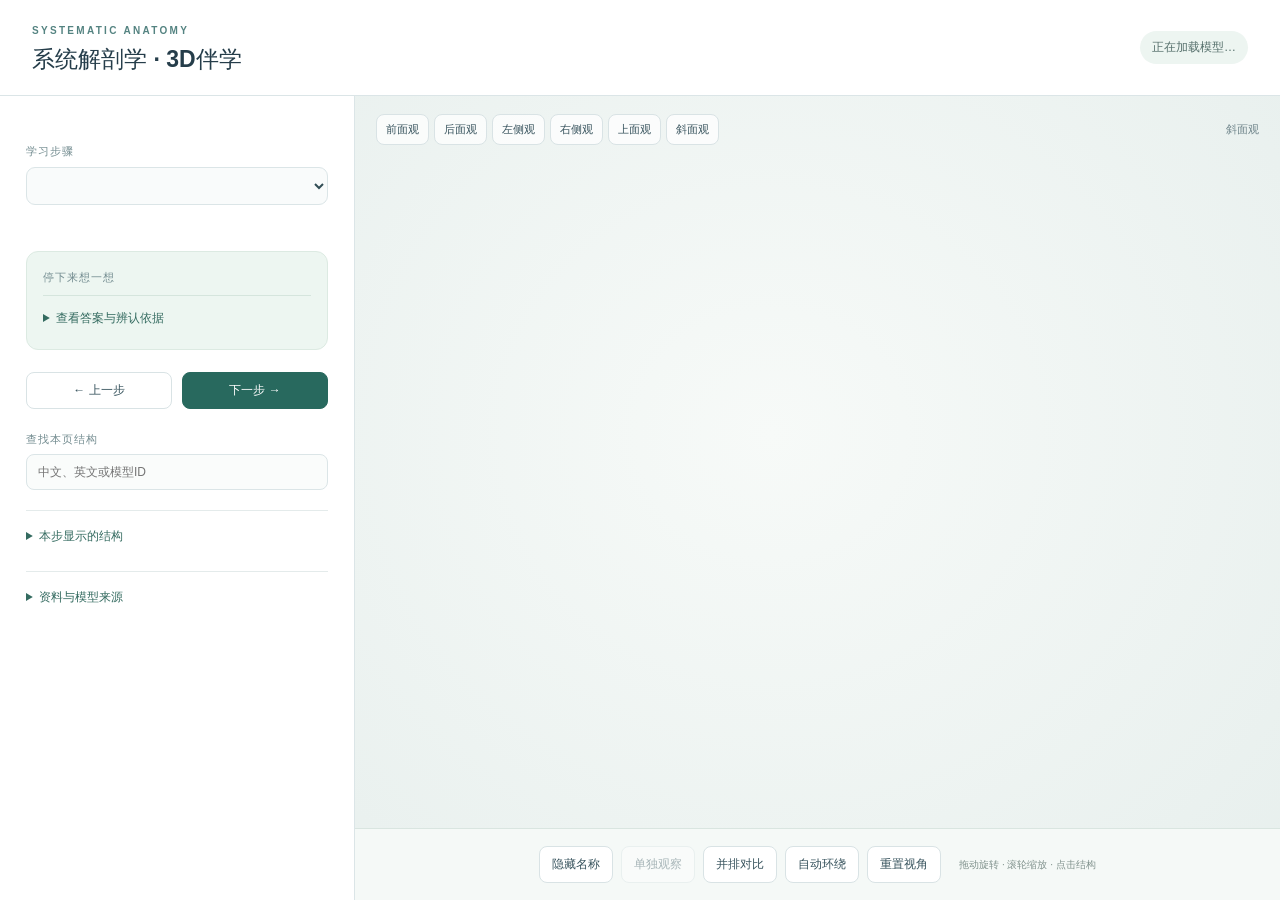
==== assets/viewer/index.html @ ab0be1ef "Publish Chinese anatomy 3D tutor skill" ====
<!doctype html>
<html lang="zh-CN">
<head><meta charset="utf-8"><meta name="viewport" content="width=device-width, initial-scale=1"><title>系统解剖学 · 3D伴学</title><link rel="stylesheet" href="style.css"><link rel="stylesheet" href="search.css"></head>
<body>
<header><div><span class="eyebrow">SYSTEMATIC ANATOMY</span><h1 id="lesson-title">系统解剖学 · 3D伴学</h1></div><span id="load-status" role="status">正在加载模型…</span></header>
<main>
<aside>
  <p class="intro" id="intro"></p>
  <label class="field-title" for="step-menu">学习步骤</label><select id="step-menu"></select>
  <div class="step-number" id="step-number"></div><h2 id="step-title"></h2>
  <p class="body" id="explanation"></p>
  <div class="source" id="source"></div>
  <section class="question" id="question-block"><span class="field-title">停下来想一想</span><p id="question"></p><details id="answer"><summary>查看答案与辨认依据</summary><p id="answer-text"></p></details></section>
  <div class="navigation"><button id="previous">← 上一步</button><button class="primary" id="next">下一步 →</button></div>
  <div class="search-box"><label class="field-title" for="search">查找本页结构</label><input id="search" type="search" placeholder="中文、英文或模型ID" autocomplete="off"><div id="search-results"></div></div>
  <details class="structures"><summary>本步显示的结构</summary><div id="structure-list"></div></details>
  <details class="resources"><summary>资料与模型来源</summary><div id="resources"></div><p>中文名称按资料匹配并标注状态；模型细节与几何准确性未经独立解剖教师审定。</p><a href="ATTRIBUTION.md" target="_blank" rel="noopener">模型来源与适用范围</a></details>
</aside>
<section class="viewport" aria-label="三维观察区">
 <div class="scene-toolbar"><div class="view-group" role="group" aria-label="观察方向"><button data-view="front">前面观</button><button data-view="back">后面观</button><button data-view="left">左侧观</button><button data-view="right">右侧观</button><button data-view="top">上面观</button><button data-view="oblique">斜面观</button></div><span id="view-status">斜面观</span></div>
 <div id="scene"><div id="mesh-labels" aria-hidden="true"></div></div>
 <div id="layout-notice" class="layout-notice" hidden>同尺度形态对比：位置已平移。判断毗邻请切回原位。</div>
 <div id="picked" class="picked" hidden></div>
 <div class="bottom-controls"><button id="names">隐藏名称</button><button id="isolate" disabled>单独观察</button><button id="layout">并排对比</button><button id="orbit">自动环绕</button><button id="fit">重置视角</button><span>拖动旋转 · 滚轮缩放 · 点击结构</span></div>
</section>
</main>
<noscript>三维观察需要启用JavaScript。</noscript><script type="module" src="viewer.js"></script>
</body></html>
---- assets/viewer/style.css ----
:root{font-family:Inter,"Microsoft YaHei","Noto Sans SC",sans-serif;color:#253d4a;background:#eef3f3;font-synthesis:none}*{box-sizing:border-box}body{margin:0}header{height:96px;background:#fff;border-bottom:1px solid #dbe5e7;display:flex;align-items:center;justify-content:space-between;padding:18px 32px;gap:16px}.eyebrow{font-size:10px;letter-spacing:2.3px;color:#548381;font-weight:700}h1{margin:6px 0 0;font-size:23px;font-weight:650}#load-status{font-size:12px;color:#57716d;padding:8px 12px;background:#edf5f1;border-radius:20px;max-width:38%;text-align:right}main{display:grid;grid-template-columns:355px minmax(0,1fr);height:calc(100dvh - 96px);min-height:520px}aside{padding:23px 26px;background:#fff;overflow:auto;border-right:1px solid #dbe5e7}.intro{font-size:13px;line-height:1.75;color:#60757d;margin:0 0 22px}.field-title{font-size:11px;font-weight:700;color:#738c90;letter-spacing:1px}select{width:100%;padding:10px 12px;border:1px solid #dbe5e7;border-radius:9px;background:#f9fbfb;color:#324d55;margin:8px 0 23px;font:inherit;font-size:12px}.step-number{font-size:11px;color:#478679;letter-spacing:1px}h2{font-size:21px;line-height:1.4;margin:10px 0 16px}.body{font-size:14px;line-height:1.95;white-space:pre-line;margin:0 0 15px}.source{font-size:11px;line-height:1.7;color:#839297;border-left:2px solid #d3e4de;padding-left:9px}.question{background:#edf6f1;border:1px solid #dceae2;border-radius:12px;padding:15px 16px;margin-top:23px}.question p{font-size:13px;line-height:1.8;margin:10px 0}details{font-size:12px;line-height:1.8}summary{cursor:pointer;color:#346b60;font-weight:600;padding:4px 0}details p{color:#60727b}#answer{border-top:1px solid #d5e5dd;padding-top:8px}.navigation{display:flex;gap:10px;margin-top:22px}.navigation button{flex:1}.structures,.resources{margin-top:20px;border-top:1px solid #e4ebeb;padding-top:11px}.resources a{color:#397366}button{font:inherit;font-size:12px;padding:9px 12px;border:1px solid #d9e3e5;border-radius:8px;background:white;color:#37535d;cursor:pointer;transition:background .12s}button:hover{background:#edf5f1}button:focus-visible,select:focus-visible,summary:focus-visible{outline:2px solid #338377;outline-offset:2px}button.primary{background:#28695e;border-color:#28695e;color:white}button:disabled{opacity:.4;cursor:default}button.active{background:#e1f0e9;color:#216454;border-color:#b9d8ca}.structure-item{display:block;width:100%;text-align:left;margin:6px 0;line-height:1.6;padding:7px 10px}.structure-item small{display:block;font-size:10px;color:#839497}.viewport{position:relative;display:flex;flex-direction:column;min-width:0;overflow:hidden;background:radial-gradient(ellipse at 45% 42%,#f7faf8,#e7efed)}.scene-toolbar{height:67px;display:flex;align-items:center;padding:12px 21px;gap:16px;justify-content:space-between;z-index:2}.view-group{display:flex;gap:5px;flex-wrap:wrap}.view-group button{font-size:11px;padding:7px 9px;background:#ffffffbf}#view-status{font-size:11px;color:#6d8389;white-space:nowrap}#scene{position:relative;flex:1;min-height:0;width:100%;overflow:hidden}#scene canvas{display:block;touch-action:none}#mesh-labels{position:absolute;inset:0;pointer-events:none;z-index:1}.mesh-label{position:absolute;font-size:11px;color:#33534d;padding:4px 7px;background:#fffffff0;border:1px solid #dce9e2;border-radius:5px;max-width:160px;transform:translate(-50%,-50%);white-space:nowrap}.bottom-controls{min-height:72px;display:flex;align-items:center;justify-content:center;gap:8px;padding:14px 18px;border-top:1px solid #d9e5e0;background:#f5f9f7;flex-wrap:wrap;z-index:2}.bottom-controls span{font-size:10px;color:#80928d;margin-left:10px}.layout-notice{position:absolute;top:70px;left:21px;right:21px;text-align:center;font-size:11px;color:#826b3f;background:#fbf5e7e8;padding:8px;border-radius:8px;z-index:3}.picked{position:absolute;bottom:87px;left:22px;max-width:calc(100% - 44px);font-size:12px;line-height:1.8;background:white;border:1px solid #dce5e1;border-radius:10px;padding:12px 17px;box-shadow:0 6px 24px #2441350d;white-space:pre-line;z-index:3}.error{padding:35px;font-size:14px;line-height:1.8;color:#873f3f}[hidden]{display:none!important}@media(max-width:900px){header{padding:16px 20px}h1{font-size:19px}main{grid-template-columns:300px 1fr}aside{padding:20px}.scene-toolbar{height:100px;align-items:flex-start;flex-direction:column;gap:8px;padding:14px}.layout-notice{top:106px}.bottom-controls span{display:none}}@media(max-width:660px){header{height:auto;min-height:88px}#load-status{font-size:10px}main{display:flex;flex-direction:column-reverse;height:auto;min-height:0}.viewport{height:64dvh;min-height:400px}.scene-toolbar{height:85px;gap:6px}aside{border-right:0;border-top:1px solid #dbe5e7;padding:23px}.intro{margin-bottom:12px}select{margin-bottom:14px}.layout-notice{top:92px;font-size:10px;left:12px;right:12px}.bottom-controls{min-height:58px;padding:9px;gap:5px}.bottom-controls button{padding:8px;font-size:11px}.picked{bottom:68px;left:12px;font-size:11px}}
---- assets/viewer/search.css ----
.search-box{margin-top:20px}.search-box input{display:block;width:100%;font:inherit;font-size:12px;padding:10px 11px;border:1px solid #dbe5e7;border-radius:8px;margin-top:7px;color:#324d55;background:#fafcfb}.search-box:has(input:disabled){opacity:.55}#search-results{max-height:240px;overflow:auto}#search-results p{font-size:11px;color:#71847b;margin:8px 0}
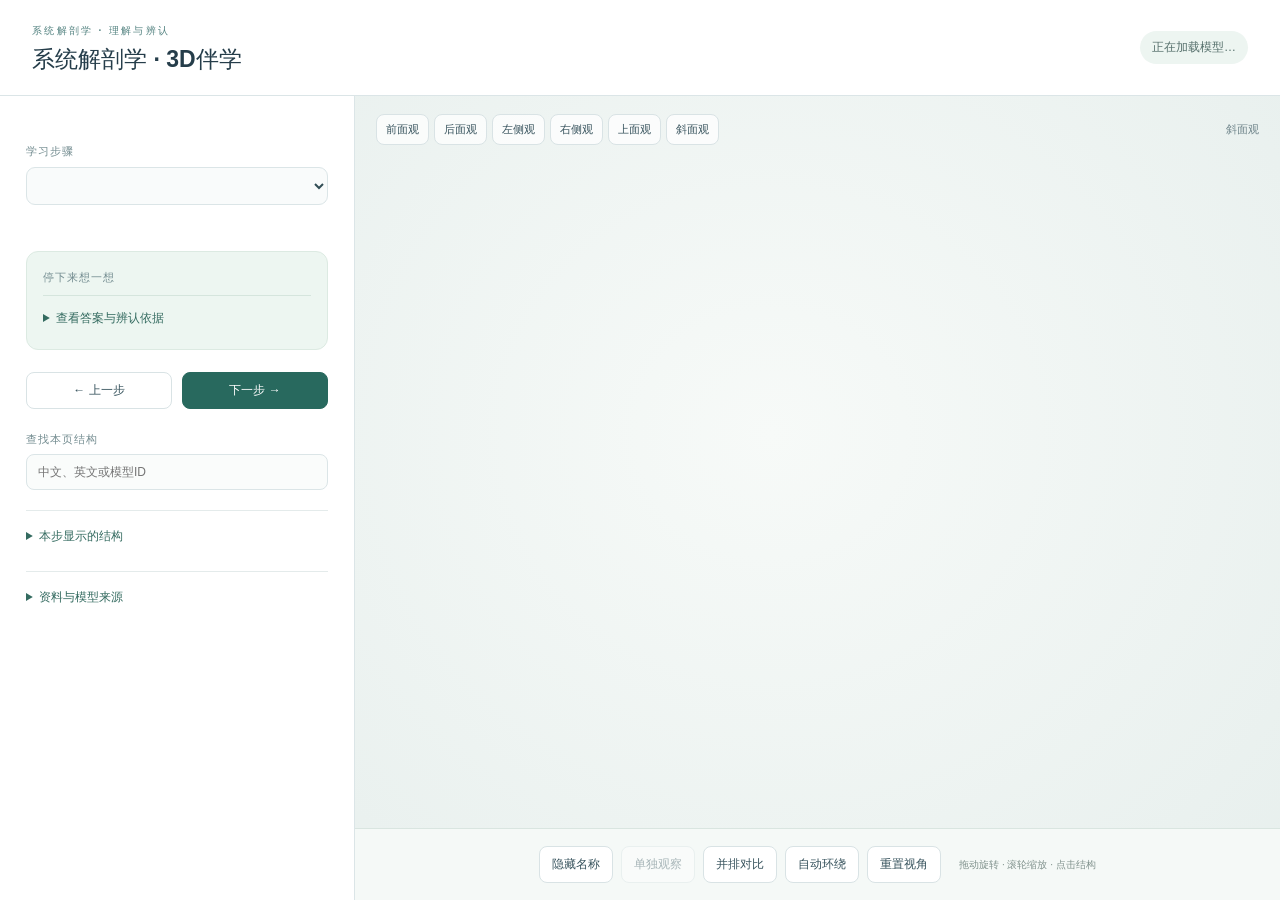
==== commit 325dd5a7: "Improve source-backed Chinese terminology and conservative fallback" ====
--- a/assets/viewer/index.html
+++ b/assets/viewer/index.html
@@ -2,7 +2,7 @@
 <html lang="zh-CN">
 <head><meta charset="utf-8"><meta name="viewport" content="width=device-width, initial-scale=1"><title>系统解剖学 · 3D伴学</title><link rel="stylesheet" href="style.css"><link rel="stylesheet" href="search.css"></head>
 <body>
-<header><div><span class="eyebrow">SYSTEMATIC ANATOMY</span><h1 id="lesson-title">系统解剖学 · 3D伴学</h1></div><span id="load-status" role="status">正在加载模型…</span></header>
+<header><div><span class="eyebrow">系统解剖学 · 理解与辨认</span><h1 id="lesson-title">系统解剖学 · 3D伴学</h1></div><span id="load-status" role="status">正在加载模型…</span></header>
 <main>
 <aside>
   <p class="intro" id="intro"></p>
--- a/assets/viewer/style.css
+++ b/assets/viewer/style.css
@@ -1 +1,2 @@
 :root{font-family:Inter,"Microsoft YaHei","Noto Sans SC",sans-serif;color:#253d4a;background:#eef3f3;font-synthesis:none}*{box-sizing:border-box}body{margin:0}header{height:96px;background:#fff;border-bottom:1px solid #dbe5e7;display:flex;align-items:center;justify-content:space-between;padding:18px 32px;gap:16px}.eyebrow{font-size:10px;letter-spacing:2.3px;color:#548381;font-weight:700}h1{margin:6px 0 0;font-size:23px;font-weight:650}#load-status{font-size:12px;color:#57716d;padding:8px 12px;background:#edf5f1;border-radius:20px;max-width:38%;text-align:right}main{display:grid;grid-template-columns:355px minmax(0,1fr);height:calc(100dvh - 96px);min-height:520px}aside{padding:23px 26px;background:#fff;overflow:auto;border-right:1px solid #dbe5e7}.intro{font-size:13px;line-height:1.75;color:#60757d;margin:0 0 22px}.field-title{font-size:11px;font-weight:700;color:#738c90;letter-spacing:1px}select{width:100%;padding:10px 12px;border:1px solid #dbe5e7;border-radius:9px;background:#f9fbfb;color:#324d55;margin:8px 0 23px;font:inherit;font-size:12px}.step-number{font-size:11px;color:#478679;letter-spacing:1px}h2{font-size:21px;line-height:1.4;margin:10px 0 16px}.body{font-size:14px;line-height:1.95;white-space:pre-line;margin:0 0 15px}.source{font-size:11px;line-height:1.7;color:#839297;border-left:2px solid #d3e4de;padding-left:9px}.question{background:#edf6f1;border:1px solid #dceae2;border-radius:12px;padding:15px 16px;margin-top:23px}.question p{font-size:13px;line-height:1.8;margin:10px 0}details{font-size:12px;line-height:1.8}summary{cursor:pointer;color:#346b60;font-weight:600;padding:4px 0}details p{color:#60727b}#answer{border-top:1px solid #d5e5dd;padding-top:8px}.navigation{display:flex;gap:10px;margin-top:22px}.navigation button{flex:1}.structures,.resources{margin-top:20px;border-top:1px solid #e4ebeb;padding-top:11px}.resources a{color:#397366}button{font:inherit;font-size:12px;padding:9px 12px;border:1px solid #d9e3e5;border-radius:8px;background:white;color:#37535d;cursor:pointer;transition:background .12s}button:hover{background:#edf5f1}button:focus-visible,select:focus-visible,summary:focus-visible{outline:2px solid #338377;outline-offset:2px}button.primary{background:#28695e;border-color:#28695e;color:white}button:disabled{opacity:.4;cursor:default}button.active{background:#e1f0e9;color:#216454;border-color:#b9d8ca}.structure-item{display:block;width:100%;text-align:left;margin:6px 0;line-height:1.6;padding:7px 10px}.structure-item small{display:block;font-size:10px;color:#839497}.viewport{position:relative;display:flex;flex-direction:column;min-width:0;overflow:hidden;background:radial-gradient(ellipse at 45% 42%,#f7faf8,#e7efed)}.scene-toolbar{height:67px;display:flex;align-items:center;padding:12px 21px;gap:16px;justify-content:space-between;z-index:2}.view-group{display:flex;gap:5px;flex-wrap:wrap}.view-group button{font-size:11px;padding:7px 9px;background:#ffffffbf}#view-status{font-size:11px;color:#6d8389;white-space:nowrap}#scene{position:relative;flex:1;min-height:0;width:100%;overflow:hidden}#scene canvas{display:block;touch-action:none}#mesh-labels{position:absolute;inset:0;pointer-events:none;z-index:1}.mesh-label{position:absolute;font-size:11px;color:#33534d;padding:4px 7px;background:#fffffff0;border:1px solid #dce9e2;border-radius:5px;max-width:160px;transform:translate(-50%,-50%);white-space:nowrap}.bottom-controls{min-height:72px;display:flex;align-items:center;justify-content:center;gap:8px;padding:14px 18px;border-top:1px solid #d9e5e0;background:#f5f9f7;flex-wrap:wrap;z-index:2}.bottom-controls span{font-size:10px;color:#80928d;margin-left:10px}.layout-notice{position:absolute;top:70px;left:21px;right:21px;text-align:center;font-size:11px;color:#826b3f;background:#fbf5e7e8;padding:8px;border-radius:8px;z-index:3}.picked{position:absolute;bottom:87px;left:22px;max-width:calc(100% - 44px);font-size:12px;line-height:1.8;background:white;border:1px solid #dce5e1;border-radius:10px;padding:12px 17px;box-shadow:0 6px 24px #2441350d;white-space:pre-line;z-index:3}.error{padding:35px;font-size:14px;line-height:1.8;color:#873f3f}[hidden]{display:none!important}@media(max-width:900px){header{padding:16px 20px}h1{font-size:19px}main{grid-template-columns:300px 1fr}aside{padding:20px}.scene-toolbar{height:100px;align-items:flex-start;flex-direction:column;gap:8px;padding:14px}.layout-notice{top:106px}.bottom-controls span{display:none}}@media(max-width:660px){header{height:auto;min-height:88px}#load-status{font-size:10px}main{display:flex;flex-direction:column-reverse;height:auto;min-height:0}.viewport{height:64dvh;min-height:400px}.scene-toolbar{height:85px;gap:6px}aside{border-right:0;border-top:1px solid #dbe5e7;padding:23px}.intro{margin-bottom:12px}select{margin-bottom:14px}.layout-notice{top:92px;font-size:10px;left:12px;right:12px}.bottom-controls{min-height:58px;padding:9px;gap:5px}.bottom-controls button{padding:8px;font-size:11px}.picked{bottom:68px;left:12px;font-size:11px}}
+.picked{max-height:45%;overflow:auto;overflow-wrap:anywhere}
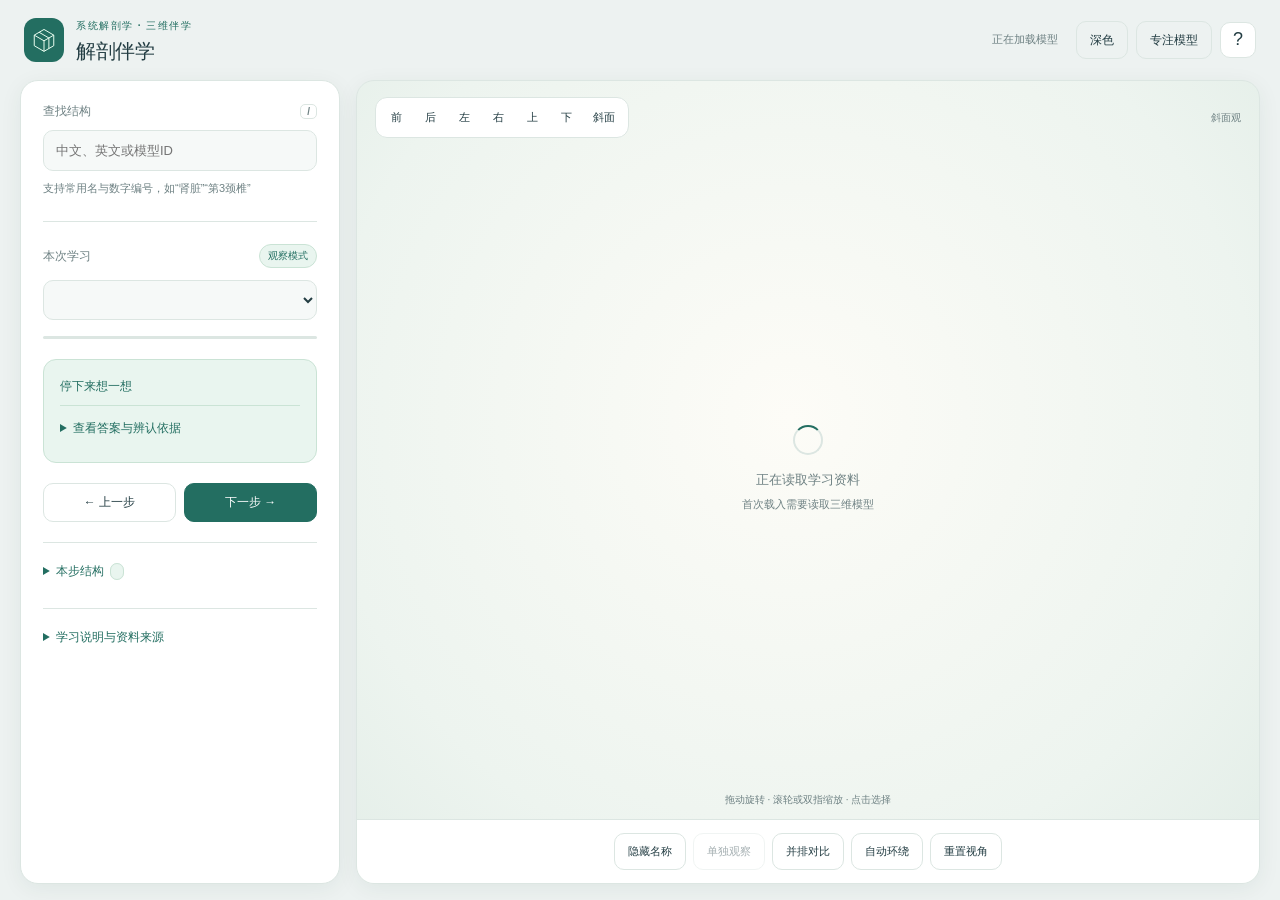
==== commit 10f8a620: "Improve Chinese anatomy viewer layout and interaction" ====
--- a/assets/viewer/index.html
+++ b/assets/viewer/index.html
@@ -1,28 +1,33 @@
 <!doctype html>
 <html lang="zh-CN">
-<head><meta charset="utf-8"><meta name="viewport" content="width=device-width, initial-scale=1"><title>系统解剖学 · 3D伴学</title><link rel="stylesheet" href="style.css"><link rel="stylesheet" href="search.css"></head>
+<head><meta charset="utf-8"><meta name="viewport" content="width=device-width, initial-scale=1"><meta name="color-scheme" content="light dark"><title>系统解剖学 · 3D伴学</title><link rel="stylesheet" href="style.css"><link rel="stylesheet" href="search.css"></head>
 <body>
-<header><div><span class="eyebrow">系统解剖学 · 理解与辨认</span><h1 id="lesson-title">系统解剖学 · 3D伴学</h1></div><span id="load-status" role="status">正在加载模型…</span></header>
-<main>
-<aside>
-  <p class="intro" id="intro"></p>
-  <label class="field-title" for="step-menu">学习步骤</label><select id="step-menu"></select>
-  <div class="step-number" id="step-number"></div><h2 id="step-title"></h2>
-  <p class="body" id="explanation"></p>
-  <div class="source" id="source"></div>
-  <section class="question" id="question-block"><span class="field-title">停下来想一想</span><p id="question"></p><details id="answer"><summary>查看答案与辨认依据</summary><p id="answer-text"></p></details></section>
-  <div class="navigation"><button id="previous">← 上一步</button><button class="primary" id="next">下一步 →</button></div>
-  <div class="search-box"><label class="field-title" for="search">查找本页结构</label><input id="search" type="search" placeholder="中文、英文或模型ID" autocomplete="off"><div id="search-results"></div></div>
-  <details class="structures"><summary>本步显示的结构</summary><div id="structure-list"></div></details>
-  <details class="resources"><summary>资料与模型来源</summary><div id="resources"></div><p>中文名称按资料匹配并标注状态；模型细节与几何准确性未经独立解剖教师审定。</p><a href="ATTRIBUTION.md" target="_blank" rel="noopener">模型来源与适用范围</a></details>
-</aside>
-<section class="viewport" aria-label="三维观察区">
- <div class="scene-toolbar"><div class="view-group" role="group" aria-label="观察方向"><button data-view="front">前面观</button><button data-view="back">后面观</button><button data-view="left">左侧观</button><button data-view="right">右侧观</button><button data-view="top">上面观</button><button data-view="oblique">斜面观</button></div><span id="view-status">斜面观</span></div>
- <div id="scene"><div id="mesh-labels" aria-hidden="true"></div></div>
- <div id="layout-notice" class="layout-notice" hidden>同尺度形态对比：位置已平移。判断毗邻请切回原位。</div>
- <div id="picked" class="picked" hidden></div>
- <div class="bottom-controls"><button id="names">隐藏名称</button><button id="isolate" disabled>单独观察</button><button id="layout">并排对比</button><button id="orbit">自动环绕</button><button id="fit">重置视角</button><span>拖动旋转 · 滚轮缩放 · 点击结构</span></div>
-</section>
+<header class="app-header">
+ <div class="brand"><div class="brand-mark" aria-hidden="true"><svg viewBox="0 0 32 32" fill="none"><path d="M16 3 28 10v13l-12 7-12-7V10L16 3Z"/><path d="m4 10 12 7 12-7M16 17v13M10 6.5l12 7v13"/></svg></div><div class="brand-text"><span class="eyebrow">系统解剖学 · 三维伴学</span><h1 id="lesson-title">解剖伴学</h1></div></div>
+ <div class="header-actions"><span id="load-status" role="status" aria-live="polite">正在加载模型</span><button id="theme" class="quiet" aria-label="切换深色模式" title="切换深色模式">深色</button><button id="focus-mode" class="quiet" aria-pressed="false" title="扩大观察区，Esc退出">专注模型</button><button id="help" class="icon-button" aria-label="操作指南与快捷键" title="操作指南">?</button></div>
+</header>
+<main id="workspace">
+ <aside class="learning-panel" aria-label="学习与查找">
+  <section class="search-box"><label class="field-title" for="search">查找结构 <span class="key-hint" aria-hidden="true">/</span></label><input id="search" type="search" placeholder="中文、英文或模型ID" autocomplete="off" aria-controls="search-results" aria-describedby="search-hint"><p id="search-hint" class="muted">支持常用名与数字编号，如“肾脏”“第3颈椎”</p><div id="search-results" aria-label="匹配的结构"></div></section>
+  <section class="lesson-section">
+   <div class="section-heading"><label class="field-title" for="step-menu">本次学习</label><span id="study-mode" class="mode-badge">观察模式</span></div><select id="step-menu" aria-label="选择学习步骤"></select>
+   <div id="step-progress" class="progress-track" role="progressbar" aria-label="当前步骤" aria-valuemin="1" aria-valuenow="1"><div id="progress-fill"></div></div>
+   <div class="step-number" id="step-number"></div><h2 id="step-title"></h2><p class="body" id="explanation"></p><div class="source" id="source"></div>
+   <section class="question" id="question-block"><span class="field-title">停下来想一想</span><p id="question"></p><details id="answer"><summary>查看答案与辨认依据</summary><p id="answer-text"></p></details></section>
+   <div class="navigation"><button id="previous">← 上一步</button><button class="primary" id="next">下一步 →</button></div>
+  </section>
+  <details class="structures"><summary>本步结构 <span id="visible-count" class="count-badge"></span></summary><div id="structure-list"></div></details>
+  <details class="resources"><summary>学习说明与资料来源</summary><p class="intro" id="intro"></p><div id="resources"></div><p>名称覆盖不代表医学准确率。模型细节未经独立解剖教师审定，精细辨认请对照课件。</p><a href="ATTRIBUTION.md" target="_blank" rel="noopener">模型来源与适用范围 ↗</a></details>
+ </aside>
+ <section class="viewport" aria-label="三维观察区">
+  <div class="scene-toolbar"><div class="view-group" role="group" aria-label="人体观察方向"><button data-view="front" title="前面观 · 1">前</button><button data-view="back" title="后面观 · 2">后</button><button data-view="left" title="人体左侧观 · 3">左</button><button data-view="right" title="人体右侧观 · 4">右</button><button data-view="top" title="上面观 · 5">上</button><button data-view="bottom" title="下面观">下</button><button data-view="oblique" title="斜面观 · 6">斜面</button></div><span id="view-status">斜面观</span></div>
+  <div id="scene"><div id="mesh-labels" aria-hidden="true"></div><div id="loading-cover" role="status"><span class="spinner" aria-hidden="true"></span><p id="loading-label">正在读取学习资料</p><small>首次载入需要读取三维模型</small></div></div>
+  <div id="layout-notice" class="layout-notice" hidden></div>
+  <div class="model-caption"><span>拖动旋转 · 滚轮或双指缩放 · 点击选择</span><button id="selected-chip" hidden title="查看所选结构详情"></button></div>
+  <div class="bottom-controls" role="group" aria-label="模型操作"><button id="names" title="切换名称 · H" aria-pressed="false">隐藏名称</button><button id="isolate" disabled aria-pressed="false">单独观察</button><button id="layout" aria-pressed="false">并排对比</button><button id="orbit" aria-pressed="false">自动环绕</button><button id="fit" class="quiet" title="重置视角 · R">重置视角</button></div>
+ </section>
+ <section id="inspector" class="inspector" aria-label="所选结构详情" hidden><div class="inspector-heading"><span class="field-title">所选结构</span><button id="close-inspector" class="icon-button" aria-label="关闭结构详情">×</button></div><div id="picked" aria-live="polite" hidden></div></section>
 </main>
+<dialog id="help-dialog" aria-labelledby="help-title"><div class="dialog-heading"><h2 id="help-title">从一个问题开始观察</h2><button id="close-help" class="icon-button" aria-label="关闭操作指南">×</button></div><p>查找一个结构，点击选择，再用“单独观察”看清形态。比较大小时用“并排对比”；判断位置与毗邻时回到原位。</p><p>视角始终按人体的前、后、左、右命名。无标签辨认时，搜索和名称隐藏，答案由你主动展开。</p><dl class="shortcuts"><div><dt><kbd>/</kbd></dt><dd>查找结构</dd></div><div><dt><kbd>1</kbd>–<kbd>6</kbd></dt><dd>前、后、左、右、上、斜面观</dd></div><div><dt><kbd>H</kbd> / <kbd>R</kbd></dt><dd>显示名称 / 重置视角</dd></div><div><dt><kbd>←</kbd> / <kbd>→</kbd></dt><dd>上一步 / 下一步</dd></div><div><dt><kbd>Esc</kbd></dt><dd>退出专注或关闭详情</dd></div></dl></dialog>
 <noscript>三维观察需要启用JavaScript。</noscript><script type="module" src="viewer.js"></script>
 </body></html>
--- a/assets/viewer/style.css
+++ b/assets/viewer/style.css
@@ -1,2 +1,29 @@
-:root{font-family:Inter,"Microsoft YaHei","Noto Sans SC",sans-serif;color:#253d4a;background:#eef3f3;font-synthesis:none}*{box-sizing:border-box}body{margin:0}header{height:96px;background:#fff;border-bottom:1px solid #dbe5e7;display:flex;align-items:center;justify-content:space-between;padding:18px 32px;gap:16px}.eyebrow{font-size:10px;letter-spacing:2.3px;color:#548381;font-weight:700}h1{margin:6px 0 0;font-size:23px;font-weight:650}#load-status{font-size:12px;color:#57716d;padding:8px 12px;background:#edf5f1;border-radius:20px;max-width:38%;text-align:right}main{display:grid;grid-template-columns:355px minmax(0,1fr);height:calc(100dvh - 96px);min-height:520px}aside{padding:23px 26px;background:#fff;overflow:auto;border-right:1px solid #dbe5e7}.intro{font-size:13px;line-height:1.75;color:#60757d;margin:0 0 22px}.field-title{font-size:11px;font-weight:700;color:#738c90;letter-spacing:1px}select{width:100%;padding:10px 12px;border:1px solid #dbe5e7;border-radius:9px;background:#f9fbfb;color:#324d55;margin:8px 0 23px;font:inherit;font-size:12px}.step-number{font-size:11px;color:#478679;letter-spacing:1px}h2{font-size:21px;line-height:1.4;margin:10px 0 16px}.body{font-size:14px;line-height:1.95;white-space:pre-line;margin:0 0 15px}.source{font-size:11px;line-height:1.7;color:#839297;border-left:2px solid #d3e4de;padding-left:9px}.question{background:#edf6f1;border:1px solid #dceae2;border-radius:12px;padding:15px 16px;margin-top:23px}.question p{font-size:13px;line-height:1.8;margin:10px 0}details{font-size:12px;line-height:1.8}summary{cursor:pointer;color:#346b60;font-weight:600;padding:4px 0}details p{color:#60727b}#answer{border-top:1px solid #d5e5dd;padding-top:8px}.navigation{display:flex;gap:10px;margin-top:22px}.navigation button{flex:1}.structures,.resources{margin-top:20px;border-top:1px solid #e4ebeb;padding-top:11px}.resources a{color:#397366}button{font:inherit;font-size:12px;padding:9px 12px;border:1px solid #d9e3e5;border-radius:8px;background:white;color:#37535d;cursor:pointer;transition:background .12s}button:hover{background:#edf5f1}button:focus-visible,select:focus-visible,summary:focus-visible{outline:2px solid #338377;outline-offset:2px}button.primary{background:#28695e;border-color:#28695e;color:white}button:disabled{opacity:.4;cursor:default}button.active{background:#e1f0e9;color:#216454;border-color:#b9d8ca}.structure-item{display:block;width:100%;text-align:left;margin:6px 0;line-height:1.6;padding:7px 10px}.structure-item small{display:block;font-size:10px;color:#839497}.viewport{position:relative;display:flex;flex-direction:column;min-width:0;overflow:hidden;background:radial-gradient(ellipse at 45% 42%,#f7faf8,#e7efed)}.scene-toolbar{height:67px;display:flex;align-items:center;padding:12px 21px;gap:16px;justify-content:space-between;z-index:2}.view-group{display:flex;gap:5px;flex-wrap:wrap}.view-group button{font-size:11px;padding:7px 9px;background:#ffffffbf}#view-status{font-size:11px;color:#6d8389;white-space:nowrap}#scene{position:relative;flex:1;min-height:0;width:100%;overflow:hidden}#scene canvas{display:block;touch-action:none}#mesh-labels{position:absolute;inset:0;pointer-events:none;z-index:1}.mesh-label{position:absolute;font-size:11px;color:#33534d;padding:4px 7px;background:#fffffff0;border:1px solid #dce9e2;border-radius:5px;max-width:160px;transform:translate(-50%,-50%);white-space:nowrap}.bottom-controls{min-height:72px;display:flex;align-items:center;justify-content:center;gap:8px;padding:14px 18px;border-top:1px solid #d9e5e0;background:#f5f9f7;flex-wrap:wrap;z-index:2}.bottom-controls span{font-size:10px;color:#80928d;margin-left:10px}.layout-notice{position:absolute;top:70px;left:21px;right:21px;text-align:center;font-size:11px;color:#826b3f;background:#fbf5e7e8;padding:8px;border-radius:8px;z-index:3}.picked{position:absolute;bottom:87px;left:22px;max-width:calc(100% - 44px);font-size:12px;line-height:1.8;background:white;border:1px solid #dce5e1;border-radius:10px;padding:12px 17px;box-shadow:0 6px 24px #2441350d;white-space:pre-line;z-index:3}.error{padding:35px;font-size:14px;line-height:1.8;color:#873f3f}[hidden]{display:none!important}@media(max-width:900px){header{padding:16px 20px}h1{font-size:19px}main{grid-template-columns:300px 1fr}aside{padding:20px}.scene-toolbar{height:100px;align-items:flex-start;flex-direction:column;gap:8px;padding:14px}.layout-notice{top:106px}.bottom-controls span{display:none}}@media(max-width:660px){header{height:auto;min-height:88px}#load-status{font-size:10px}main{display:flex;flex-direction:column-reverse;height:auto;min-height:0}.viewport{height:64dvh;min-height:400px}.scene-toolbar{height:85px;gap:6px}aside{border-right:0;border-top:1px solid #dbe5e7;padding:23px}.intro{margin-bottom:12px}select{margin-bottom:14px}.layout-notice{top:92px;font-size:10px;left:12px;right:12px}.bottom-controls{min-height:58px;padding:9px;gap:5px}.bottom-controls button{padding:8px;font-size:11px}.picked{bottom:68px;left:12px;font-size:11px}}
-.picked{max-height:45%;overflow:auto;overflow-wrap:anywhere}
+:root{font-family:"Segoe UI","Microsoft YaHei","Noto Sans SC",sans-serif;color:#233d43;background:#edf2f1;font-synthesis:none;color-scheme:light;--paper:#fff;--surface:#f6f9f8;--ink:#233d43;--muted:#6e8183;--border:#dce6e2;--accent:#236e61;--tint:#e9f5ef;--tint-border:#cae3d5;--shadow:0 5px 22px #173e3410;--scene:radial-gradient(ellipse at 48% 42%,#fdfcf7 0%,#edf4ef 70%,#e2ede7 100%)}
+:root[data-theme="dark"]{color-scheme:dark;background:#121c21;--paper:#1c2a30;--surface:#223239;--ink:#e3eeeb;--muted:#a0b7b5;--border:#34464c;--accent:#9bdbbc;--tint:#243e36;--tint-border:#416453;--shadow:0 5px 22px #0002;--scene:radial-gradient(ellipse at 48% 42%,#314649,#223437 70%,#1d2c31);color:var(--ink)}
+*{box-sizing:border-box}body{margin:0}button,select,input{font:inherit}button,select,input,summary{-webkit-tap-highlight-color:transparent}
+button{cursor:pointer;border:1px solid var(--border);color:var(--ink);background:var(--paper);border-radius:10px;padding:10px 13px;font-size:12px;line-height:1.4;transition:background .15s,border-color .15s}button:hover{background:var(--tint);border-color:var(--tint-border)}button.active{background:var(--tint);color:var(--accent);border-color:var(--tint-border)}button.primary{background:#236e61;border-color:#236e61;color:white}button.primary:hover{background:#185647}button:disabled{opacity:.4;cursor:default}button.quiet{background:transparent}
+button:focus-visible,select:focus-visible,input:focus-visible,summary:focus-visible,a:focus-visible{outline:3px solid var(--accent);outline-offset:3px}.icon-button{height:36px;width:36px;padding:0;font-size:18px;display:inline-grid;place-items:center}
+.app-header{height:80px;display:flex;align-items:center;justify-content:space-between;padding:12px 24px;gap:20px}.brand{display:flex;align-items:center;gap:12px;min-width:0}.brand-mark{display:grid;place-items:center;width:40px;height:44px;flex-shrink:0;background:#236e61;border-radius:12px}.brand-mark svg{width:26px;height:30px;stroke:#ecfff2;stroke-width:1.2}.brand-text{min-width:0}.eyebrow{font-size:10px;color:var(--accent);letter-spacing:1.5px;font-weight:600}h1{margin:5px 0 0;font-size:20px;font-weight:650;letter-spacing:-.4px;white-space:nowrap;overflow:hidden;text-overflow:ellipsis}.header-actions{display:flex;align-items:center;gap:8px;flex-shrink:0}#load-status{font-size:11px;color:var(--muted);margin-right:10px}
+main{display:grid;grid-template-columns:320px minmax(0,1fr);gap:16px;height:calc(100dvh - 96px);min-height:520px;margin:0 20px 16px}main.has-selection{grid-template-columns:300px minmax(0,1fr) 280px}
+.learning-panel,.viewport,.inspector{border:1px solid var(--border);border-radius:18px;background:var(--paper);box-shadow:var(--shadow);min-width:0}.learning-panel{padding:22px;overflow:auto;scrollbar-width:thin;scrollbar-color:var(--border) transparent}
+.field-title{font-size:12px;color:var(--muted);font-weight:650}.muted{color:var(--muted);font-size:11px;line-height:1.65}.section-heading{display:flex;justify-content:space-between;align-items:center;gap:8px}.lesson-section{margin-top:24px;padding-top:22px;border-top:1px solid var(--border)}
+.mode-badge,.count-badge{font-size:10px;background:var(--tint);color:var(--accent);border:1px solid var(--tint-border);border-radius:30px;padding:4px 8px;white-space:nowrap}.mode-badge.quiz{color:#966327;background:#fff2d9;border-color:#ead1a4}
+select{display:block;width:100%;padding:11px;border:1px solid var(--border);border-radius:10px;color:var(--ink);background:var(--surface);margin:12px 0 16px;font-size:12px}.progress-track{height:3px;border-radius:4px;background:var(--border);margin-bottom:12px;overflow:hidden}#progress-fill{height:100%;background:var(--accent);width:0;transition:width .2s}.step-number{font-size:10px;color:var(--accent);letter-spacing:1px}
+h2{font-size:21px;line-height:1.5;margin:9px 0 14px;letter-spacing:-.3px}.body{font-size:13px;line-height:1.95;white-space:pre-line;margin:0 0 16px}.source{font-size:10px;line-height:1.75;color:var(--muted);border-left:2px solid var(--tint-border);padding-left:10px}.question{background:var(--tint);border:1px solid var(--tint-border);border-radius:13px;padding:16px;margin-top:20px}.question p{font-size:12px;line-height:1.9;margin:10px 0;white-space:pre-line}.question .field-title{color:var(--accent)}
+details{font-size:12px;line-height:1.8}summary{cursor:pointer;color:var(--accent);font-weight:600;padding:6px 0}details p{color:var(--muted);white-space:pre-line}#answer{border-top:1px solid var(--tint-border);padding-top:6px}.navigation{display:flex;gap:8px;margin-top:20px}.navigation button{flex:1}.structures,.resources{margin-top:20px;padding-top:12px;border-top:1px solid var(--border)}.count-badge{margin-left:6px;padding:2px 6px}.resources a{color:var(--accent)}
+.structure-item{width:100%;text-align:left;margin:5px 0;padding:10px 12px;display:block;line-height:1.65;overflow-wrap:anywhere}.structure-item small{display:block;margin-top:3px;font-size:10px;color:var(--muted)}
+.viewport{position:relative;display:flex;flex-direction:column;overflow:hidden;background:var(--scene)}.scene-toolbar{display:flex;align-items:center;justify-content:space-between;padding:16px 18px 12px;gap:10px;z-index:2}.view-group{display:flex;gap:2px;background:var(--paper);border:1px solid var(--border);border-radius:12px;padding:4px}.view-group button{min-width:32px;border:0;font-size:11px;padding:8px 9px;border-radius:8px}#view-status{font-size:10px;color:var(--muted);white-space:nowrap}
+#scene{position:relative;flex:1;min-height:0;width:100%;overflow:hidden}#scene canvas{display:block;touch-action:none}#mesh-labels{position:absolute;inset:0;pointer-events:none;z-index:1}.mesh-label{position:absolute;font-size:11px;color:var(--ink);padding:5px 8px;background:var(--paper);border:1px solid var(--border);box-shadow:var(--shadow);border-radius:8px;max-width:160px;transform:translate(-50%,-50%);white-space:nowrap}
+.layout-notice{position:absolute;top:76px;left:18px;right:18px;font-size:10px;line-height:1.6;color:#84602c;background:#fff5def2;border:1px solid #eadbbd;padding:9px 12px;border-radius:10px;z-index:2}
+.model-caption{display:flex;align-items:center;justify-content:center;gap:12px;padding:6px 16px 12px;min-height:30px}.model-caption span{font-size:10px;color:var(--muted)}#selected-chip{font-size:10px;padding:5px 9px;color:var(--accent);background:var(--paper);max-width:50%;overflow:hidden;text-overflow:ellipsis;white-space:nowrap}
+.bottom-controls{display:flex;justify-content:center;gap:7px;padding:13px;border-top:1px solid var(--border);background:var(--paper);flex-wrap:wrap}.bottom-controls button{font-size:11px}
+.inspector{padding:18px;overflow:auto;scrollbar-width:thin}.inspector-heading{display:flex;align-items:center;justify-content:space-between;padding-bottom:13px;border-bottom:1px solid var(--border)}#picked h3{margin:20px 0 6px;font-size:22px;line-height:1.5;overflow-wrap:anywhere}.picked-english{color:var(--muted);font-size:11px;line-height:1.8;overflow-wrap:anywhere}
+.inspector-section{margin:20px 0}.inspector-section h4{font-size:10px;color:var(--muted);margin:0 0 7px;font-weight:600}.inspector-section p{margin:0;font-size:12px;line-height:1.8;white-space:pre-line;overflow-wrap:anywhere}.term-badge{display:inline-block;border:1px solid var(--tint-border);padding:7px 9px;border-radius:9px;color:var(--accent);background:var(--tint);font-size:11px;line-height:1.7}.term-badge.pending{background:#fff5e5;color:#80572c;border-color:#ead7b6}.reference-note{font-size:10px;color:var(--muted);padding-top:12px;border-top:1px solid var(--border)}
+#loading-cover{position:absolute;inset:0;display:flex;flex-direction:column;gap:8px;align-items:center;justify-content:center;color:var(--muted);font-size:13px}#loading-cover p{margin:8px 0 0}#loading-cover small{font-size:11px}.spinner{width:30px;height:30px;border:2px solid var(--border);border-top-color:var(--accent);border-radius:50%;animation:spin 1s linear infinite}@keyframes spin{to{transform:rotate(360deg)}}.error{padding:30px;color:#a66244;font-size:14px;line-height:1.8}
+dialog{color:var(--ink);background:var(--paper);border:1px solid var(--border);border-radius:20px;box-shadow:0 30px 100px #0003;width:min(520px,calc(100% - 32px));padding:25px}dialog::backdrop{background:#10252280;backdrop-filter:blur(3px)}.dialog-heading{display:flex;align-items:start;gap:15px;justify-content:space-between}.dialog-heading h2{font-size:19px;margin:3px 0 12px}dialog p{font-size:13px;line-height:1.9;color:var(--muted)}.shortcuts{border-top:1px solid var(--border);padding-top:10px}.shortcuts div{display:flex;align-items:center;padding:7px 0}.shortcuts dt{width:115px;flex-shrink:0}.shortcuts dd{font-size:12px;margin:0}kbd{font:inherit;font-size:11px;background:var(--surface);border:1px solid var(--border);padding:3px 6px;border-radius:5px}
+[hidden]{display:none!important}body.scene-focus .learning-panel,body.scene-focus .inspector{display:none}body.scene-focus main{grid-template-columns:minmax(0,1fr);grid-template-rows:1fr}body.scene-focus .viewport{grid-column:1;grid-row:1}
+@media(max-width:1180px) and (min-width:761px){main{grid-template-columns:280px minmax(0,1fr)}main.has-selection{grid-template-columns:280px minmax(0,1fr);grid-template-rows:minmax(280px,1fr) 235px}main.has-selection .learning-panel{grid-row:1/3}main.has-selection .viewport{grid-column:2;grid-row:1}main.has-selection .inspector{grid-column:2;grid-row:2}.scene-toolbar{flex-wrap:wrap;padding:12px}#load-status{display:none}.layout-notice{top:92px}}
+@media(max-width:760px){.app-header{height:76px;padding:10px 12px;gap:10px}.brand{gap:8px;flex:1}.brand-mark{width:30px;height:36px;border-radius:9px}.brand-mark svg{width:22px;height:26px}.eyebrow{font-size:8px;letter-spacing:.5px}h1{font-size:14px}.header-actions{gap:5px}.header-actions button{padding:8px;font-size:11px;min-height:36px}#help{width:30px;font-size:15px}#load-status{display:none}main,main.has-selection{display:flex;flex-direction:column;height:auto;min-height:0;margin:0 10px 14px;gap:12px}.learning-panel{order:2;padding:20px}.viewport{order:0;height:66dvh;min-height:430px}.inspector{order:1;padding:18px}.scene-toolbar{padding:10px 10px 6px;flex-direction:column;align-items:stretch;gap:6px}.view-group{justify-content:space-between;width:100%}.view-group button{padding:9px;min-height:36px}#view-status{text-align:right;padding-right:3px}.layout-notice{top:91px;left:10px;right:10px;padding:7px}.bottom-controls{padding:10px 8px;gap:6px}.bottom-controls button{padding:10px;min-height:40px}.model-caption{flex-direction:column;gap:6px;padding:8px 10px}.model-caption span{font-size:9px}#selected-chip{max-width:85%}body.scene-focus main{height:calc(100dvh - 90px)}body.scene-focus .viewport{height:100%;min-height:0}}
+@media(prefers-reduced-motion:reduce){*,*::before,*::after{transition:none!important;animation:none!important}}
+
+body.scene-focus #workspace{grid-template-columns:minmax(0,1fr);grid-template-rows:1fr}body.scene-focus #workspace .viewport{grid-column:1;grid-row:1}
--- a/assets/viewer/search.css
+++ b/assets/viewer/search.css
@@ -1 +1,4 @@
-.search-box{margin-top:20px}.search-box input{display:block;width:100%;font:inherit;font-size:12px;padding:10px 11px;border:1px solid #dbe5e7;border-radius:8px;margin-top:7px;color:#324d55;background:#fafcfb}.search-box:has(input:disabled){opacity:.55}#search-results{max-height:240px;overflow:auto}#search-results p{font-size:11px;color:#71847b;margin:8px 0}
+.search-box .field-title{display:flex;align-items:center;justify-content:space-between}.key-hint{border:1px solid var(--border);color:var(--muted);border-radius:5px;font-size:10px;padding:1px 6px}
+.search-box input{display:block;width:100%;font-size:13px;padding:12px;color:var(--ink);background:var(--surface);border:1px solid var(--border);border-radius:10px;margin-top:10px}.search-box input:disabled{opacity:.6}#search-hint{margin:8px 0 0}
+#search-results{max-height:270px;overflow:auto;scrollbar-width:thin;margin-top:4px}#search-results:empty{display:none}#search-results p{font-size:12px;color:var(--muted);line-height:1.8;margin:10px 0}
+@media(max-width:760px){.search-box input{font-size:16px}}
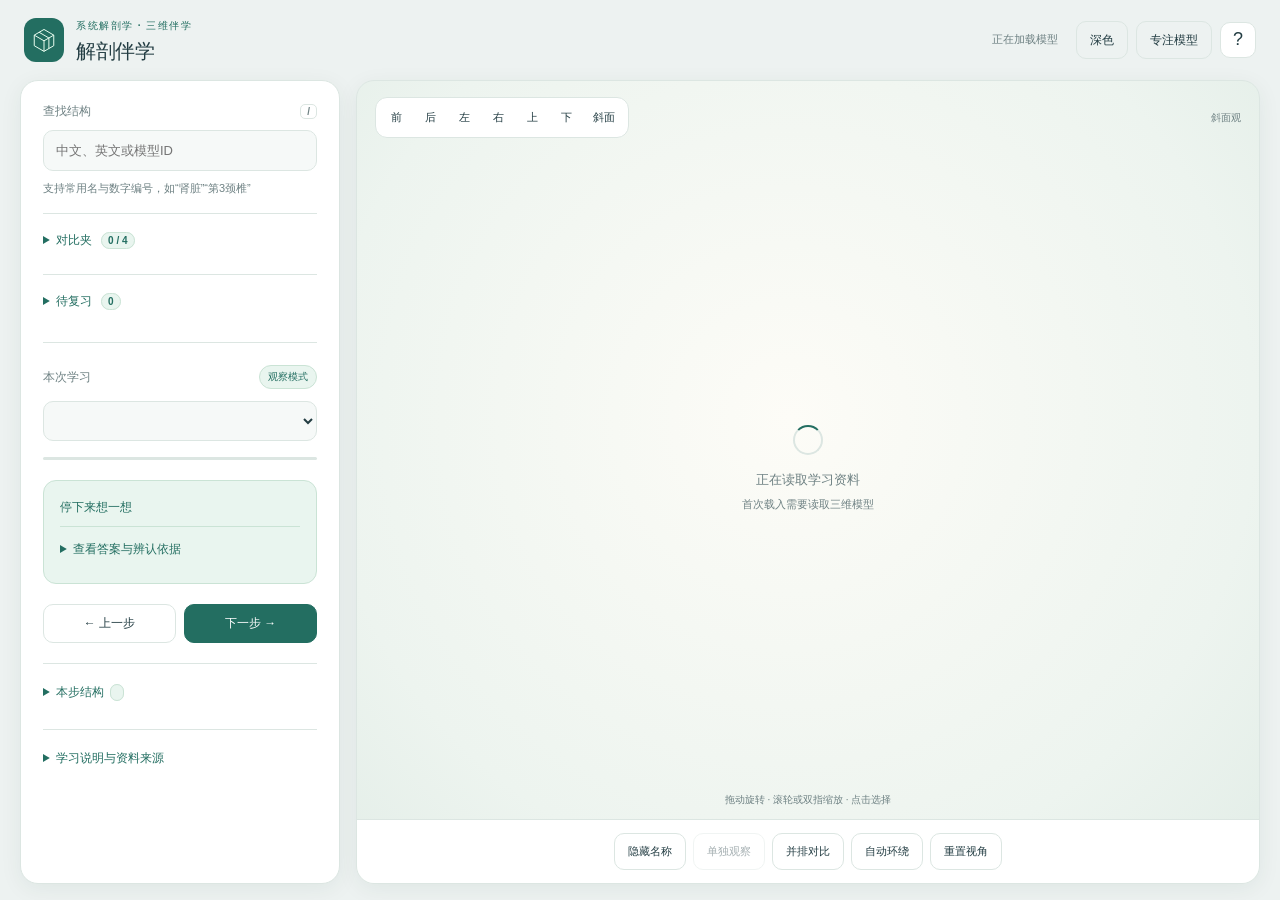
==== commit b6ad19a2: "Add custom anatomy comparison and recall practice" ====
--- a/assets/viewer/index.html
+++ b/assets/viewer/index.html
@@ -9,6 +9,9 @@
 <main id="workspace">
  <aside class="learning-panel" aria-label="学习与查找">
   <section class="search-box"><label class="field-title" for="search">查找结构 <span class="key-hint" aria-hidden="true">/</span></label><input id="search" type="search" placeholder="中文、英文或模型ID" autocomplete="off" aria-controls="search-results" aria-describedby="search-hint"><p id="search-hint" class="muted">支持常用名与数字编号，如“肾脏”“第3颈椎”</p><div id="search-results" aria-label="匹配的结构"></div></section>
+  <details class="study-tray" id="compare-tray"><summary>对比夹 <span id="compare-count" class="count-badge">0 / 4</span></summary><p class="muted">在结构详情中加入 2–4 个结构，保持相同比例比较形态。</p><div id="compare-list"></div><button id="compare-start" disabled>比较所选结构</button></details>
+  <details class="study-tray" id="review-tray"><summary>待复习 <span id="review-count" class="count-badge">0</span></summary><p class="muted">加入易混结构，换角度无标签辨认。仅保留在本页，刷新后清空。</p><div id="review-list"></div><div class="tray-actions"><button id="review-start" disabled>开始辨认</button><button id="review-export" disabled>导出复习卡</button></div></details>
+  <section id="practice-panel" class="practice-panel" hidden aria-label="自主练习"><span id="practice-mode" class="mode-badge"></span><h2 id="practice-title"></h2><p id="practice-body" class="body"></p><textarea id="recall-note" rows="3" placeholder="先写名称、侧别及辨认依据，再核对" aria-label="我的辨认回答" hidden></textarea><div id="practice-answer" hidden></div><div class="tray-actions"><button id="review-reveal" class="primary" hidden>核对名称与来源</button><button id="review-again" hidden>还需再练</button><button id="review-known" hidden>能说出依据</button><button id="review-retry" hidden>再练未记住的</button><button id="practice-exit">返回课程</button></div><p class="muted practice-disclaimer">自评只记录本次回答，不代表已掌握。网格未呈现的特征请对照课件。</p></section>
   <section class="lesson-section">
    <div class="section-heading"><label class="field-title" for="step-menu">本次学习</label><span id="study-mode" class="mode-badge">观察模式</span></div><select id="step-menu" aria-label="选择学习步骤"></select>
    <div id="step-progress" class="progress-track" role="progressbar" aria-label="当前步骤" aria-valuemin="1" aria-valuenow="1"><div id="progress-fill"></div></div>
@@ -26,8 +29,8 @@
   <div class="model-caption"><span>拖动旋转 · 滚轮或双指缩放 · 点击选择</span><button id="selected-chip" hidden title="查看所选结构详情"></button></div>
   <div class="bottom-controls" role="group" aria-label="模型操作"><button id="names" title="切换名称 · H" aria-pressed="false">隐藏名称</button><button id="isolate" disabled aria-pressed="false">单独观察</button><button id="layout" aria-pressed="false">并排对比</button><button id="orbit" aria-pressed="false">自动环绕</button><button id="fit" class="quiet" title="重置视角 · R">重置视角</button></div>
  </section>
- <section id="inspector" class="inspector" aria-label="所选结构详情" hidden><div class="inspector-heading"><span class="field-title">所选结构</span><button id="close-inspector" class="icon-button" aria-label="关闭结构详情">×</button></div><div id="picked" aria-live="polite" hidden></div></section>
+ <section id="inspector" class="inspector" aria-label="所选结构详情" hidden><div class="inspector-heading"><span class="field-title">所选结构</span><button id="close-inspector" class="icon-button" aria-label="关闭结构详情">×</button></div><div id="picked" aria-live="polite" hidden></div><div id="selection-actions" class="selection-actions" hidden><button id="zoom-picked">放大所选</button><button id="pin-compare">加入对比夹</button><button id="pin-review">加入复习</button><p id="action-status" class="muted" role="status"></p></div></section>
 </main>
-<dialog id="help-dialog" aria-labelledby="help-title"><div class="dialog-heading"><h2 id="help-title">从一个问题开始观察</h2><button id="close-help" class="icon-button" aria-label="关闭操作指南">×</button></div><p>查找一个结构，点击选择，再用“单独观察”看清形态。比较大小时用“并排对比”；判断位置与毗邻时回到原位。</p><p>视角始终按人体的前、后、左、右命名。无标签辨认时，搜索和名称隐藏，答案由你主动展开。</p><dl class="shortcuts"><div><dt><kbd>/</kbd></dt><dd>查找结构</dd></div><div><dt><kbd>1</kbd>–<kbd>6</kbd></dt><dd>前、后、左、右、上、斜面观</dd></div><div><dt><kbd>H</kbd> / <kbd>R</kbd></dt><dd>显示名称 / 重置视角</dd></div><div><dt><kbd>←</kbd> / <kbd>→</kbd></dt><dd>上一步 / 下一步</dd></div><div><dt><kbd>Esc</kbd></dt><dd>退出专注或关闭详情</dd></div></dl></dialog>
+<dialog id="help-dialog" aria-labelledby="help-title"><div class="dialog-heading"><h2 id="help-title">从一个问题开始观察</h2><button id="close-help" class="icon-button" aria-label="关闭操作指南">×</button></div><p>查找一个结构，点击选择，再用“单独观察”看清形态。比较大小时用“并排对比”；判断位置与毗邻时回到原位。</p><p>结构详情里的“放大所选”保留本步周围结构。加入对比夹可跨步骤选取 2–4 个结构；加入复习后可换角度辨认并导出有来源的复习卡。</p><p>视角始终按人体的前、后、左、右命名。无标签辨认时，搜索和名称隐藏，答案由你主动展开。</p><dl class="shortcuts"><div><dt><kbd>/</kbd></dt><dd>查找结构</dd></div><div><dt><kbd>1</kbd>–<kbd>6</kbd></dt><dd>前、后、左、右、上、斜面观</dd></div><div><dt><kbd>H</kbd> / <kbd>R</kbd></dt><dd>显示名称 / 重置视角</dd></div><div><dt><kbd>←</kbd> / <kbd>→</kbd></dt><dd>上一步 / 下一步</dd></div><div><dt><kbd>Esc</kbd></dt><dd>退出专注或关闭详情</dd></div></dl></dialog>
 <noscript>三维观察需要启用JavaScript。</noscript><script type="module" src="viewer.js"></script>
 </body></html>
--- a/assets/viewer/style.css
+++ b/assets/viewer/style.css
@@ -27,3 +27,13 @@
 @media(prefers-reduced-motion:reduce){*,*::before,*::after{transition:none!important;animation:none!important}}
 
 body.scene-focus #workspace{grid-template-columns:minmax(0,1fr);grid-template-rows:1fr}body.scene-focus #workspace .viewport{grid-column:1;grid-row:1}
+
+.study-tray{margin-top:16px;padding-top:10px;border-top:1px solid var(--border)}.study-tray>p{margin:6px 0 10px}.tray-row{display:flex;align-items:center;gap:6px;margin:5px 0}.tray-row .tray-name{flex:1;min-width:0;text-align:left;overflow-wrap:anywhere;font-size:11px;padding:8px}.tray-row .remove-item{flex-shrink:0;width:32px;height:32px;padding:0}.tray-actions{display:flex;gap:7px;flex-wrap:wrap;margin-top:12px}.tray-actions button{flex:1;min-width:95px}.selection-actions{border-top:1px solid var(--border);margin-top:18px;padding-top:16px;display:grid;gap:8px}.selection-actions p{margin:0;min-height:16px}.practice-panel{margin-top:22px;padding:16px;border:1px solid var(--tint-border);border-radius:13px;background:var(--tint)}.practice-panel h2{font-size:19px}.practice-panel .body{font-size:12px}.practice-panel textarea{width:100%;resize:vertical;border:1px solid var(--border);border-radius:9px;padding:12px;background:var(--paper);color:var(--ink);font:inherit;font-size:13px;line-height:1.7}.practice-panel textarea:focus-visible{outline:2px solid var(--accent);outline-offset:2px}#practice-answer{padding:12px;background:var(--paper);border:1px solid var(--border);border-radius:10px;font-size:12px;line-height:1.85;white-space:pre-line;overflow-wrap:anywhere;margin-top:12px}
+body[data-practice="review"] .lesson-section,body[data-practice="review"] .structures,body[data-practice="review"] .resources,body[data-practice="review-summary"] .lesson-section,body[data-practice="review-summary"] .structures,body[data-practice="review-summary"] .resources{display:none}
+body[data-practice="compare"] .lesson-section{display:none}
+@media(max-width:760px){.practice-panel textarea{font-size:16px}.selection-actions button,.tray-actions button{min-height:42px}}
+
+body[data-practice="review"] .search-box,body[data-practice="review"] .study-tray,body[data-practice="review-summary"] .search-box,body[data-practice="review-summary"] #compare-tray,body[data-practice="compare"] .practice-disclaimer{display:none}
+body[data-practice="review"] .practice-panel{margin-top:0}body[data-practice="review-summary"] .learning-panel{display:flex;flex-direction:column}body[data-practice="review-summary"] .practice-panel{order:0;margin-top:0}body[data-practice="review-summary"] #review-tray{order:1}
+
+body.scene-focus #workspace .learning-panel,body.scene-focus #workspace .inspector{display:none}
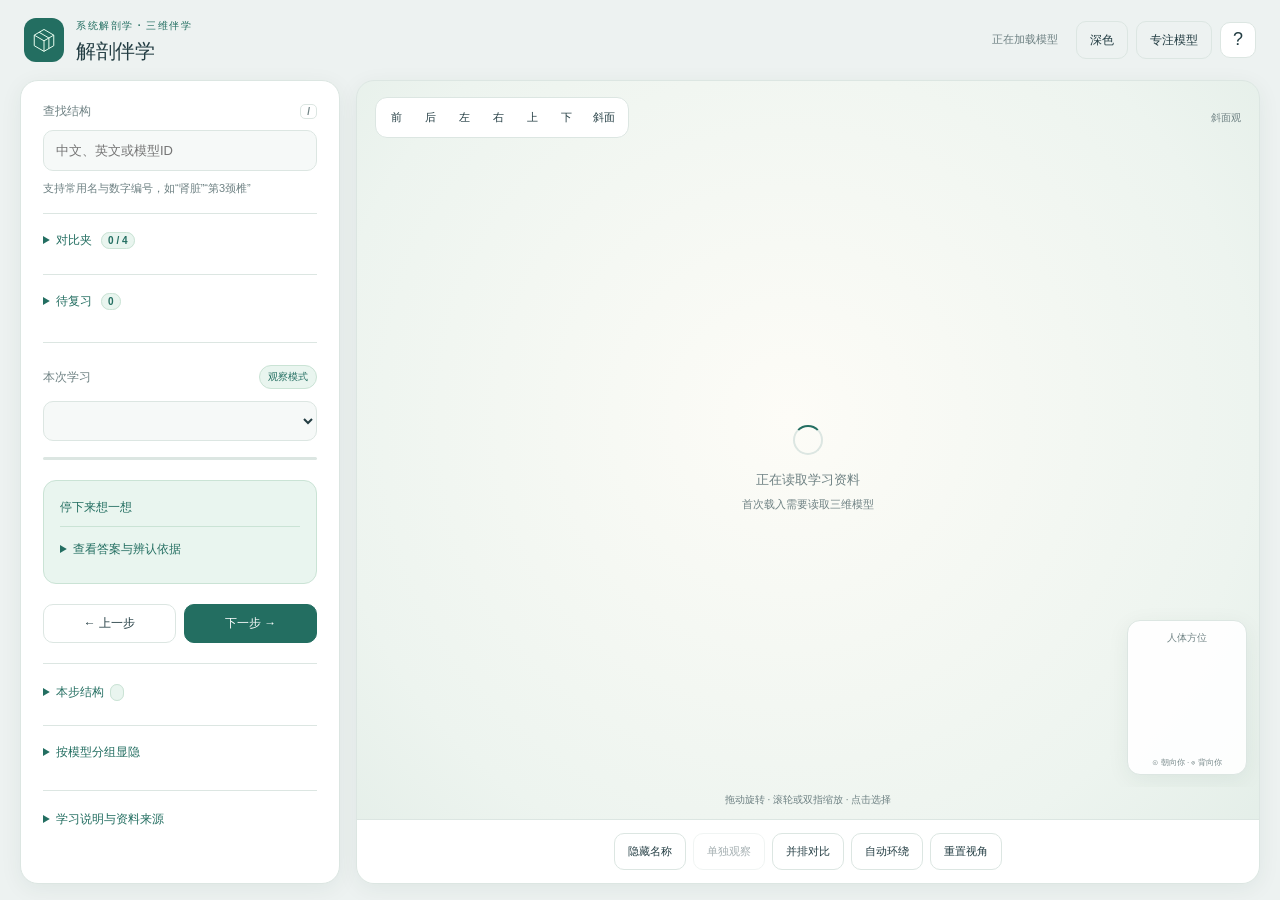
==== commit 7da01c06: "feat: add anatomy observation tools and courseware linkage" ====
--- a/assets/viewer/index.html
+++ b/assets/viewer/index.html
@@ -19,18 +19,22 @@
    <section class="question" id="question-block"><span class="field-title">停下来想一想</span><p id="question"></p><details id="answer"><summary>查看答案与辨认依据</summary><p id="answer-text"></p></details></section>
    <div class="navigation"><button id="previous">← 上一步</button><button class="primary" id="next">下一步 →</button></div>
   </section>
-  <details class="structures"><summary>本步结构 <span id="visible-count" class="count-badge"></span></summary><div id="structure-list"></div></details>
+  <details class="structures"><summary>本步结构 <span id="visible-count" class="count-badge"></span></summary><div class="tray-actions"><button id="visibility-reset">恢复本步显示</button></div><p id="visibility-status" class="muted" role="status"></p><div id="structure-list"></div></details>
+<details id="layer-panel" class="study-tray"><summary>按模型分组显隐</summary><p class="muted">分组沿用模型展示分类；不是组织深浅层次。</p><div id="layer-list"></div></details>
   <details class="resources"><summary>学习说明与资料来源</summary><p class="intro" id="intro"></p><div id="resources"></div><p>名称覆盖不代表医学准确率。模型细节未经独立解剖教师审定，精细辨认请对照课件。</p><a href="ATTRIBUTION.md" target="_blank" rel="noopener">模型来源与适用范围 ↗</a></details>
+  <section id="comparison-guide" class="comparison-guide" hidden aria-label="易混点讲解"><h2>看哪里，怎么区分</h2><div id="comparison-cards"></div></section>
  </aside>
  <section class="viewport" aria-label="三维观察区">
   <div class="scene-toolbar"><div class="view-group" role="group" aria-label="人体观察方向"><button data-view="front" title="前面观 · 1">前</button><button data-view="back" title="后面观 · 2">后</button><button data-view="left" title="人体左侧观 · 3">左</button><button data-view="right" title="人体右侧观 · 4">右</button><button data-view="top" title="上面观 · 5">上</button><button data-view="bottom" title="下面观">下</button><button data-view="oblique" title="斜面观 · 6">斜面</button></div><span id="view-status">斜面观</span></div>
-  <div id="scene"><div id="mesh-labels" aria-hidden="true"></div><div id="loading-cover" role="status"><span class="spinner" aria-hidden="true"></span><p id="loading-label">正在读取学习资料</p><small>首次载入需要读取三维模型</small></div></div>
+  <div class="study-stage"><div id="scene"><div id="orientation-widget"><span>人体方位</span><svg id="orientation-svg" viewBox="0 0 120 120" role="group" aria-label="随视角更新的人体前后左右上下方位"></svg><small>⊙ 朝向你 · ⊗ 背向你</small></div><div id="mesh-labels" aria-hidden="true"></div><div id="loading-cover" role="status"><span class="spinner" aria-hidden="true"></span><p id="loading-label">正在读取学习资料</p><small>首次载入需要读取三维模型</small></div></div><div id="course-mount"></div></div>
   <div id="layout-notice" class="layout-notice" hidden></div>
-  <div class="model-caption"><span>拖动旋转 · 滚轮或双指缩放 · 点击选择</span><button id="selected-chip" hidden title="查看所选结构详情"></button></div>
+  <div class="model-caption"><span>拖动旋转 · 滚轮或双指缩放 · 点击选择</span><button id="course-toggle" hidden aria-expanded="false">显示对应课件</button><button id="selected-chip" hidden title="查看所选结构详情"></button></div>
   <div class="bottom-controls" role="group" aria-label="模型操作"><button id="names" title="切换名称 · H" aria-pressed="false">隐藏名称</button><button id="isolate" disabled aria-pressed="false">单独观察</button><button id="layout" aria-pressed="false">并排对比</button><button id="orbit" aria-pressed="false">自动环绕</button><button id="fit" class="quiet" title="重置视角 · R">重置视角</button></div>
  </section>
- <section id="inspector" class="inspector" aria-label="所选结构详情" hidden><div class="inspector-heading"><span class="field-title">所选结构</span><button id="close-inspector" class="icon-button" aria-label="关闭结构详情">×</button></div><div id="picked" aria-live="polite" hidden></div><div id="selection-actions" class="selection-actions" hidden><button id="zoom-picked">放大所选</button><button id="pin-compare">加入对比夹</button><button id="pin-review">加入复习</button><p id="action-status" class="muted" role="status"></p></div></section>
+ <section id="inspector" class="inspector" aria-label="所选结构详情" hidden><div class="inspector-heading"><span class="field-title">所选结构</span><button id="close-inspector" class="icon-button" aria-label="关闭结构详情">×</button></div><div id="picked" aria-live="polite" hidden></div><div id="selection-actions" class="selection-actions" hidden><button id="zoom-picked">放大所选</button><button id="dim-context" aria-pressed="false">淡化周围结构</button><label id="context-opacity-label" for="context-opacity">周围结构不透明度 <input id="context-opacity" type="range" min="0.1" max="0.5" step="0.05" value="0.2"></label><button id="pin-compare">加入对比夹</button><button id="pin-review">加入复习</button><p id="action-status" class="muted" role="status"></p></div></section>
 </main>
-<dialog id="help-dialog" aria-labelledby="help-title"><div class="dialog-heading"><h2 id="help-title">从一个问题开始观察</h2><button id="close-help" class="icon-button" aria-label="关闭操作指南">×</button></div><p>查找一个结构，点击选择，再用“单独观察”看清形态。比较大小时用“并排对比”；判断位置与毗邻时回到原位。</p><p>结构详情里的“放大所选”保留本步周围结构。加入对比夹可跨步骤选取 2–4 个结构；加入复习后可换角度辨认并导出有来源的复习卡。</p><p>视角始终按人体的前、后、左、右命名。无标签辨认时，搜索和名称隐藏，答案由你主动展开。</p><dl class="shortcuts"><div><dt><kbd>/</kbd></dt><dd>查找结构</dd></div><div><dt><kbd>1</kbd>–<kbd>6</kbd></dt><dd>前、后、左、右、上、斜面观</dd></div><div><dt><kbd>H</kbd> / <kbd>R</kbd></dt><dd>显示名称 / 重置视角</dd></div><div><dt><kbd>←</kbd> / <kbd>→</kbd></dt><dd>上一步 / 下一步</dd></div><div><dt><kbd>Esc</kbd></dt><dd>退出专注或关闭详情</dd></div></dl></dialog>
+<section id="course-panel" class="course-panel" hidden aria-label="课件与三维联动"><div class="course-heading"><div><span class="eyebrow">课件 × 三维</span><h2 id="course-title">对应课件页</h2></div><div class="tray-actions"><label><input id="course-follow" type="checkbox" checked>跟随步骤</label><button id="course-step">观察对应步骤</button><button id="course-expand">放大课件</button></div></div><select id="course-page-select" aria-label="选择课件页"></select><div id="course-page-buttons" role="group" aria-label="选择对应课件页"></div><div class="course-content"><img id="course-image" alt=""><div><p id="course-caption"></p><p id="course-error" class="muted" role="status" hidden></p><p class="muted">页码按PDF文件页序标记；课件图与参考模型可能来自不同个体。辨认模式会隐藏课件与易混点提示。</p></div></div></section>
+<dialog id="course-dialog" aria-label="放大课件图"><div class="dialog-heading"><h2 id="course-dialog-title"></h2><button id="course-close" class="icon-button" aria-label="关闭课件图">×</button></div><img id="course-large-image" alt=""></dialog>
+<dialog id="help-dialog" aria-labelledby="help-title"><div class="dialog-heading"><h2 id="help-title">从一个问题开始观察</h2><button id="close-help" class="icon-button" aria-label="关闭操作指南">×</button></div><p>查找一个结构，点击选择，再用“单独观察”看清形态。比较大小时用“并排对比”；判断位置与毗邻时回到原位。</p><p>结构详情里的“放大所选”保留本步周围结构。加入对比夹可跨步骤选取 2–4 个结构；加入复习后可换角度辨认并导出有来源的复习卡。</p><p>选中结构后可淡化周围结构；“本步结构”支持逐个显隐。右下方位指示随视角更新。课件按步骤显示，易混点卡说明模型能看清的范围。</p><p>视角始终按人体的前、后、左、右命名。无标签辨认时，搜索和名称隐藏，答案由你主动展开。</p><dl class="shortcuts"><div><dt><kbd>/</kbd></dt><dd>查找结构</dd></div><div><dt><kbd>1</kbd>–<kbd>6</kbd></dt><dd>前、后、左、右、上、斜面观</dd></div><div><dt><kbd>H</kbd> / <kbd>R</kbd></dt><dd>显示名称 / 重置视角</dd></div><div><dt><kbd>←</kbd> / <kbd>→</kbd></dt><dd>上一步 / 下一步</dd></div><div><dt><kbd>Esc</kbd></dt><dd>退出专注或关闭详情</dd></div></dl></dialog>
 <noscript>三维观察需要启用JavaScript。</noscript><script type="module" src="viewer.js"></script>
 </body></html>
--- a/assets/viewer/style.css
+++ b/assets/viewer/style.css
@@ -37,3 +37,14 @@
 body[data-practice="review"] .practice-panel{margin-top:0}body[data-practice="review-summary"] .learning-panel{display:flex;flex-direction:column}body[data-practice="review-summary"] .practice-panel{order:0;margin-top:0}body[data-practice="review-summary"] #review-tray{order:1}
 
 body.scene-focus #workspace .learning-panel,body.scene-focus #workspace .inspector{display:none}
+
+.structure-row{display:flex;align-items:center;gap:7px}.structure-row>input{width:16px;height:16px;flex-shrink:0;accent-color:var(--accent)}.structure-row .structure-item{min-width:0;margin:4px 0}.structure-row.is-hidden .structure-item{opacity:.6}.group-toggle{display:flex;gap:9px;align-items:center;font-size:12px;margin:10px 0}.group-toggle input{accent-color:var(--accent)}#context-opacity-label{font-size:11px;color:var(--muted);line-height:1.8}#context-opacity{width:100%;accent-color:var(--accent)}#orientation-widget{position:absolute;bottom:12px;right:12px;width:120px;z-index:2;text-align:center;background:var(--paper);border:1px solid var(--border);border-radius:13px;box-shadow:var(--shadow);padding:6px 0;opacity:.95}#orientation-widget>span{font-size:10px;color:var(--muted)}#orientation-svg{display:block;width:112px;height:112px;margin:auto;overflow:visible}#orientation-widget small{font-size:8px;color:var(--muted);display:block}#orientation-svg text{font-size:11px;fill:var(--ink);font-family:inherit}#orientation-svg line{stroke:var(--muted);stroke-width:1.4}#orientation-svg circle{fill:var(--paper);stroke:var(--border)}#orientation-svg g{cursor:pointer}#orientation-svg g:focus-visible{outline:2px solid var(--accent)}
+.comparison-guide{margin-top:22px;padding-top:16px;border-top:1px solid var(--border)}.comparison-guide h2{font-size:17px}.comparison-card{padding:14px;background:var(--surface);border:1px solid var(--border);border-radius:12px;margin:12px 0}.comparison-card h3{font-size:13px;margin:0 0 9px}.comparison-card p{font-size:12px;line-height:1.9;white-space:pre-line;margin:8px 0}.evidence-tag{font-size:10px;color:var(--accent);background:var(--tint);border-radius:5px;padding:3px 6px}.comparison-card .muted{font-size:10px}.comparison-card button{margin-top:7px;font-size:11px}
+.course-panel{margin:0 20px 20px;padding:22px;background:var(--paper);border:1px solid var(--border);border-radius:18px;box-shadow:var(--shadow)}.course-heading{display:flex;justify-content:space-between;align-items:center;gap:16px}.course-heading h2{font-size:19px;margin:5px 0 12px}.course-heading .tray-actions{margin:0;align-items:center}.course-heading label{font-size:12px;white-space:nowrap}.course-heading input{accent-color:var(--accent)}#course-page-buttons{display:flex;gap:7px;flex-wrap:wrap;margin:8px 0 16px}.course-content{display:grid;grid-template-columns:minmax(0,2fr) minmax(220px,1fr);gap:22px;align-items:start}.course-content img{width:100%;max-height:65dvh;object-fit:contain;background:#fff;border-radius:10px;border:1px solid var(--border)}#course-caption{font-size:13px;line-height:1.9;margin-top:0}#course-toggle{font-size:10px;padding:5px 9px;color:var(--accent)}#course-dialog{width:min(1300px,calc(100% - 32px));max-height:94dvh;overflow:auto}#course-large-image{display:block;width:100%;height:auto;background:#fff}
+body.scene-focus #course-panel{display:none}body.has-course #workspace{height:calc(72dvh - 96px);min-height:500px}@media(max-width:760px){#orientation-widget{width:92px;right:8px;bottom:8px}#orientation-svg{width:84px;height:84px}#orientation-widget small{font-size:6px}.course-panel{margin:0 10px 14px;padding:16px}.course-heading{align-items:start;flex-direction:column;gap:4px}.course-heading h2{font-size:16px}.course-content{grid-template-columns:1fr}.course-content img{max-height:none}.course-heading .tray-actions{width:100%}body.has-course #workspace{height:auto;min-height:0}.model-caption{flex-wrap:wrap}.structure-row input{width:20px;height:20px}}
+
+.study-stage{display:flex;flex:1;min-height:0;min-width:0}#scene{min-width:0}#course-mount{display:none;min-width:0}body.has-course #workspace{height:calc(100dvh - 96px);min-height:520px}body.has-course #course-mount{display:block;width:48%;max-width:500px;flex-shrink:0}#course-mount .course-panel{height:100%;margin:0;border:0;border-left:1px solid var(--border);border-radius:0;box-shadow:none;padding:16px;overflow:auto}#course-mount .course-heading{flex-direction:column;align-items:start;gap:5px}#course-mount .course-content{grid-template-columns:1fr;gap:12px}#course-mount .course-content img{max-height:45dvh}#course-mount .course-heading h2{font-size:15px}#course-mount .course-heading button{font-size:10px;padding:7px}#course-mount #course-page-buttons button{font-size:10px;padding:6px}body.scene-focus #course-mount{display:none}
+@media(max-width:1180px){body.has-course .study-stage{flex-direction:column}body.has-course #course-mount{width:100%;height:42%;max-width:none;flex-shrink:0}#course-mount .course-panel{border-left:0;border-top:1px solid var(--border);padding:12px}#course-mount .course-heading{flex-direction:row;align-items:start;flex-wrap:wrap}#course-mount .course-heading h2{font-size:13px}#course-mount .course-content{grid-template-columns:minmax(0,2fr) minmax(0,1fr);gap:10px}#course-mount .course-content img{max-height:26dvh}#course-mount #course-caption{font-size:11px}#course-mount .course-content .muted{font-size:9px}}
+@media(max-width:760px){body.has-course #workspace{height:auto;min-height:0}body.has-course .viewport{height:calc(100dvh - 100px);min-height:660px}body.has-course #course-mount{height:43%}#course-mount .course-content{grid-template-columns:1fr}#course-mount .course-content img{max-height:23dvh}#course-mount #course-caption{font-size:11px}body.has-course.scene-focus .viewport{height:100%;min-height:0}}
+
+#scene #layout-notice{top:8px;left:12px;right:12px;position:absolute}#course-page-select{display:none}.comparison-card a{color:var(--accent);font-size:11px}@media(max-width:760px){body.has-course #course-mount{height:48%}#course-mount #course-page-buttons{display:none}#course-page-select{display:block;margin:7px 0;padding:5px;font-size:16px;height:32px}#course-mount .course-heading>.tray-actions{gap:5px}#course-mount .course-heading h2{font-size:12px;line-height:1.4;white-space:nowrap;overflow:hidden;text-overflow:ellipsis;max-width:calc(100vw - 55px);margin:0 0 6px}#course-mount .course-heading .eyebrow{display:none}#course-mount .course-content img{max-height:120px}#course-mount .course-content>div{display:none}#course-mount .course-panel{padding:10px}#course-mount .course-heading button{font-size:10px;padding:5px;min-height:28px}.course-heading label{font-size:10px}}
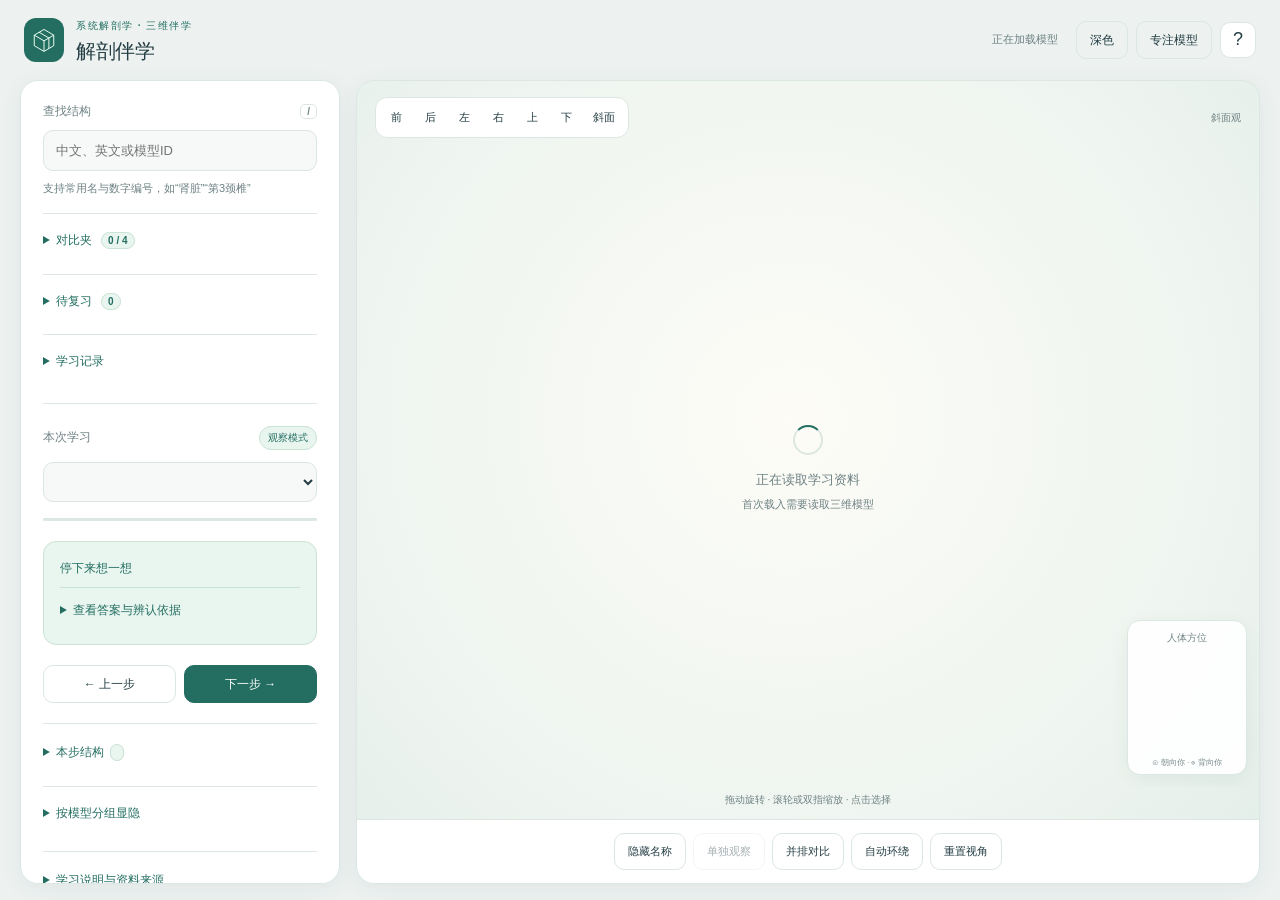
==== commit 2ddc634c: "feat: make anatomy lessons easy to launch and resume" ====
--- a/assets/viewer/index.html
+++ b/assets/viewer/index.html
@@ -10,7 +10,8 @@
  <aside class="learning-panel" aria-label="学习与查找">
   <section class="search-box"><label class="field-title" for="search">查找结构 <span class="key-hint" aria-hidden="true">/</span></label><input id="search" type="search" placeholder="中文、英文或模型ID" autocomplete="off" aria-controls="search-results" aria-describedby="search-hint"><p id="search-hint" class="muted">支持常用名与数字编号，如“肾脏”“第3颈椎”</p><div id="search-results" aria-label="匹配的结构"></div></section>
   <details class="study-tray" id="compare-tray"><summary>对比夹 <span id="compare-count" class="count-badge">0 / 4</span></summary><p class="muted">在结构详情中加入 2–4 个结构，保持相同比例比较形态。</p><div id="compare-list"></div><button id="compare-start" disabled>比较所选结构</button></details>
-  <details class="study-tray" id="review-tray"><summary>待复习 <span id="review-count" class="count-badge">0</span></summary><p class="muted">加入易混结构，换角度无标签辨认。仅保留在本页，刷新后清空。</p><div id="review-list"></div><div class="tray-actions"><button id="review-start" disabled>开始辨认</button><button id="review-export" disabled>导出复习卡</button></div></details>
+  <details class="study-tray" id="review-tray"><summary>待复习 <span id="review-count" class="count-badge">0</span></summary><p class="muted">加入易混结构，换角度无标签辨认。练完可在“学习记录”保存，下次继续。</p><div id="review-list"></div><div class="tray-actions"><button id="review-start" disabled>开始辨认</button><button id="review-weak" disabled>只练还需再练</button><button id="review-export" disabled>导出复习卡</button></div></details>
+  <details class="study-tray" id="record-tray"><summary>学习记录</summary><p class="muted">保存当前步骤、对比夹、复习清单及已完成回答。仅在主动保存时写入本机；不上传。辨认进行中请先完成本轮。</p><div class="tray-actions"><button id="record-save">保存到本机</button><button id="record-resume" disabled>继续上次</button><button id="record-download">备份记录</button><button id="record-import">导入记录</button></div><input id="record-file" type="file" accept="application/json,.json" hidden><p id="record-status" class="muted" role="status">尚未恢复记录；学习结束后记得保存。浏览器地址改变时可导入备份。</p></details>
   <section id="practice-panel" class="practice-panel" hidden aria-label="自主练习"><span id="practice-mode" class="mode-badge"></span><h2 id="practice-title"></h2><p id="practice-body" class="body"></p><textarea id="recall-note" rows="3" placeholder="先写名称、侧别及辨认依据，再核对" aria-label="我的辨认回答" hidden></textarea><div id="practice-answer" hidden></div><div class="tray-actions"><button id="review-reveal" class="primary" hidden>核对名称与来源</button><button id="review-again" hidden>还需再练</button><button id="review-known" hidden>能说出依据</button><button id="review-retry" hidden>再练未记住的</button><button id="practice-exit">返回课程</button></div><p class="muted practice-disclaimer">自评只记录本次回答，不代表已掌握。网格未呈现的特征请对照课件。</p></section>
   <section class="lesson-section">
    <div class="section-heading"><label class="field-title" for="step-menu">本次学习</label><span id="study-mode" class="mode-badge">观察模式</span></div><select id="step-menu" aria-label="选择学习步骤"></select>
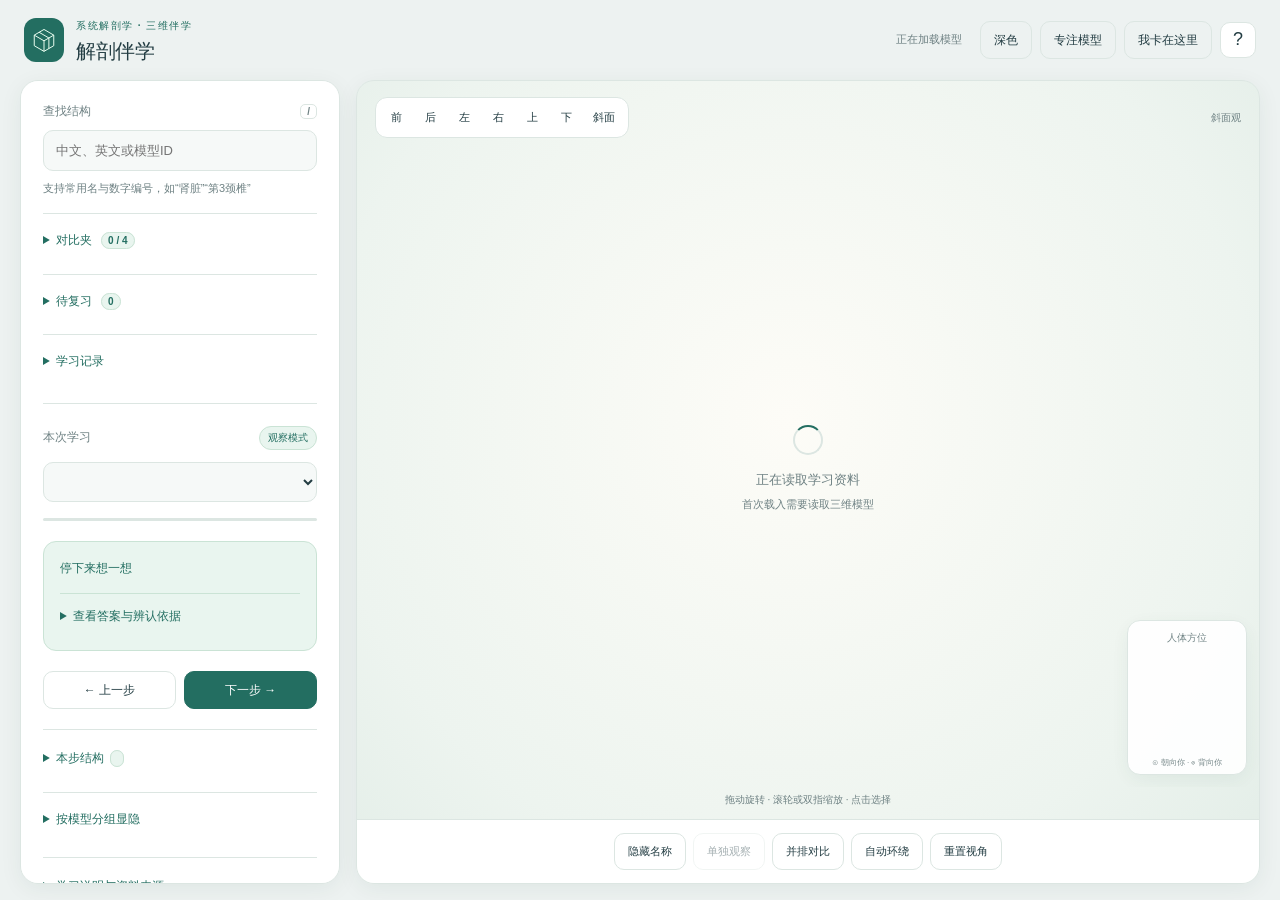
==== commit c0d5f30c: "feat: add guided anatomy observations and contextual learning help" ====
--- a/assets/viewer/index.html
+++ b/assets/viewer/index.html
@@ -4,7 +4,7 @@
 <body>
 <header class="app-header">
  <div class="brand"><div class="brand-mark" aria-hidden="true"><svg viewBox="0 0 32 32" fill="none"><path d="M16 3 28 10v13l-12 7-12-7V10L16 3Z"/><path d="m4 10 12 7 12-7M16 17v13M10 6.5l12 7v13"/></svg></div><div class="brand-text"><span class="eyebrow">系统解剖学 · 三维伴学</span><h1 id="lesson-title">解剖伴学</h1></div></div>
- <div class="header-actions"><span id="load-status" role="status" aria-live="polite">正在加载模型</span><button id="theme" class="quiet" aria-label="切换深色模式" title="切换深色模式">深色</button><button id="focus-mode" class="quiet" aria-pressed="false" title="扩大观察区，Esc退出">专注模型</button><button id="help" class="icon-button" aria-label="操作指南与快捷键" title="操作指南">?</button></div>
+ <div class="header-actions"><span id="load-status" role="status" aria-live="polite">正在加载模型</span><button id="theme" class="quiet" aria-label="切换深色模式" title="切换深色模式">深色</button><button id="focus-mode" class="quiet" aria-pressed="false" title="扩大观察区，Esc退出">专注模型</button><button id="help-request" class="quiet">我卡在这里</button><button id="help" class="icon-button" aria-label="操作指南与快捷键" title="操作指南">?</button></div>
 </header>
 <main id="workspace">
  <aside class="learning-panel" aria-label="学习与查找">
@@ -17,17 +17,20 @@
    <div class="section-heading"><label class="field-title" for="step-menu">本次学习</label><span id="study-mode" class="mode-badge">观察模式</span></div><select id="step-menu" aria-label="选择学习步骤"></select>
    <div id="step-progress" class="progress-track" role="progressbar" aria-label="当前步骤" aria-valuemin="1" aria-valuenow="1"><div id="progress-fill"></div></div>
    <div class="step-number" id="step-number"></div><h2 id="step-title"></h2><p class="body" id="explanation"></p><div class="source" id="source"></div>
-   <section class="question" id="question-block"><span class="field-title">停下来想一想</span><p id="question"></p><details id="answer"><summary>查看答案与辨认依据</summary><p id="answer-text"></p></details></section>
+   <section id="guide-panel" class="coach-panel" hidden aria-label="分步观察演示"><button id="guide-start">带我看一遍</button><p id="guide-cue" class="body" aria-live="polite"></p><div id="guide-controls" class="tray-actions" hidden><button id="guide-back">上个观察点</button><button id="guide-next">下个观察点</button><button id="guide-play" aria-pressed="false">自动播放</button><button id="guide-exit">结束演示</button></div><p class="muted">视角与显示演示；可暂停、回退。拖动模型或切换视角会暂停播放。</p></section>
+   <section class="question" id="question-block"><span class="field-title">停下来想一想</span><p id="question"></p><button id="hint-next" hidden>给一点提示</button><div id="hint-content" class="body" aria-live="polite"></div><div id="lesson-exercise" hidden><span id="exercise-kind" class="mode-badge"></span><textarea id="lesson-response" rows="3" maxlength="20000" placeholder="写下判断与依据，不确定也可以记录" aria-label="本步原回答"></textarea><button id="exercise-check" hidden>核验所选结构</button><p id="exercise-status" class="muted" role="status"></p><p class="muted">原回答在本次页面内保留；刷新前请复制需要保留的内容。</p></div><details id="answer"><summary>查看答案与辨认依据</summary><p id="answer-text"></p><div id="exercise-criteria"></div></details></section>
    <div class="navigation"><button id="previous">← 上一步</button><button class="primary" id="next">下一步 →</button></div>
   </section>
   <details class="structures"><summary>本步结构 <span id="visible-count" class="count-badge"></span></summary><div class="tray-actions"><button id="visibility-reset">恢复本步显示</button></div><p id="visibility-status" class="muted" role="status"></p><div id="structure-list"></div></details>
 <details id="layer-panel" class="study-tray"><summary>按模型分组显隐</summary><p class="muted">分组沿用模型展示分类；不是组织深浅层次。</p><div id="layer-list"></div></details>
   <details class="resources"><summary>学习说明与资料来源</summary><p class="intro" id="intro"></p><div id="resources"></div><p>名称覆盖不代表医学准确率。模型细节未经独立解剖教师审定，精细辨认请对照课件。</p><a href="ATTRIBUTION.md" target="_blank" rel="noopener">模型来源与适用范围 ↗</a></details>
+  <section id="landmark-panel" class="comparison-guide" hidden aria-label="骨性标志定位"><h2>骨性标志定位</h2><div id="landmark-list" class="tray-actions"></div><p id="landmark-detail" class="body">点击一个标志，定位并观察局部。着色只是观察范围，不是解剖分界。</p><button id="landmark-clear">清除局部标记</button></section>
+  <section id="related-lessons" class="comparison-guide" hidden aria-label="补充学习"></section>
   <section id="comparison-guide" class="comparison-guide" hidden aria-label="易混点讲解"><h2>看哪里，怎么区分</h2><div id="comparison-cards"></div></section>
  </aside>
  <section class="viewport" aria-label="三维观察区">
   <div class="scene-toolbar"><div class="view-group" role="group" aria-label="人体观察方向"><button data-view="front" title="前面观 · 1">前</button><button data-view="back" title="后面观 · 2">后</button><button data-view="left" title="人体左侧观 · 3">左</button><button data-view="right" title="人体右侧观 · 4">右</button><button data-view="top" title="上面观 · 5">上</button><button data-view="bottom" title="下面观">下</button><button data-view="oblique" title="斜面观 · 6">斜面</button></div><span id="view-status">斜面观</span></div>
-  <div class="study-stage"><div id="scene"><div id="orientation-widget"><span>人体方位</span><svg id="orientation-svg" viewBox="0 0 120 120" role="group" aria-label="随视角更新的人体前后左右上下方位"></svg><small>⊙ 朝向你 · ⊗ 背向你</small></div><div id="mesh-labels" aria-hidden="true"></div><div id="loading-cover" role="status"><span class="spinner" aria-hidden="true"></span><p id="loading-label">正在读取学习资料</p><small>首次载入需要读取三维模型</small></div></div><div id="course-mount"></div></div>
+  <div class="study-stage"><div id="scene"><div id="orientation-widget"><span>人体方位</span><svg id="orientation-svg" viewBox="0 0 120 120" role="group" aria-label="随视角更新的人体前后左右上下方位"></svg><small>⊙ 朝向你 · ⊗ 背向你</small></div><div id="landmark-overlay" aria-hidden="true"></div><div id="mesh-labels" aria-hidden="true"></div><div id="loading-cover" role="status"><span class="spinner" aria-hidden="true"></span><p id="loading-label">正在读取学习资料</p><small>首次载入需要读取三维模型</small></div></div><div id="course-mount"></div></div>
   <div id="layout-notice" class="layout-notice" hidden></div>
   <div class="model-caption"><span>拖动旋转 · 滚轮或双指缩放 · 点击选择</span><button id="course-toggle" hidden aria-expanded="false">显示对应课件</button><button id="selected-chip" hidden title="查看所选结构详情"></button></div>
   <div class="bottom-controls" role="group" aria-label="模型操作"><button id="names" title="切换名称 · H" aria-pressed="false">隐藏名称</button><button id="isolate" disabled aria-pressed="false">单独观察</button><button id="layout" aria-pressed="false">并排对比</button><button id="orbit" aria-pressed="false">自动环绕</button><button id="fit" class="quiet" title="重置视角 · R">重置视角</button></div>
@@ -37,5 +40,6 @@
 <section id="course-panel" class="course-panel" hidden aria-label="课件与三维联动"><div class="course-heading"><div><span class="eyebrow">课件 × 三维</span><h2 id="course-title">对应课件页</h2></div><div class="tray-actions"><label><input id="course-follow" type="checkbox" checked>跟随步骤</label><button id="course-step">观察对应步骤</button><button id="course-expand">放大课件</button></div></div><select id="course-page-select" aria-label="选择课件页"></select><div id="course-page-buttons" role="group" aria-label="选择对应课件页"></div><div class="course-content"><img id="course-image" alt=""><div><p id="course-caption"></p><p id="course-error" class="muted" role="status" hidden></p><p class="muted">页码按PDF文件页序标记；课件图与参考模型可能来自不同个体。辨认模式会隐藏课件与易混点提示。</p></div></div></section>
 <dialog id="course-dialog" aria-label="放大课件图"><div class="dialog-heading"><h2 id="course-dialog-title"></h2><button id="course-close" class="icon-button" aria-label="关闭课件图">×</button></div><img id="course-large-image" alt=""></dialog>
 <dialog id="help-dialog" aria-labelledby="help-title"><div class="dialog-heading"><h2 id="help-title">从一个问题开始观察</h2><button id="close-help" class="icon-button" aria-label="关闭操作指南">×</button></div><p>查找一个结构，点击选择，再用“单独观察”看清形态。比较大小时用“并排对比”；判断位置与毗邻时回到原位。</p><p>结构详情里的“放大所选”保留本步周围结构。加入对比夹可跨步骤选取 2–4 个结构；加入复习后可换角度辨认并导出有来源的复习卡。</p><p>选中结构后可淡化周围结构；“本步结构”支持逐个显隐。右下方位指示随视角更新。课件按步骤显示，易混点卡说明模型能看清的范围。</p><p>视角始终按人体的前、后、左、右命名。无标签辨认时，搜索和名称隐藏，答案由你主动展开。</p><dl class="shortcuts"><div><dt><kbd>/</kbd></dt><dd>查找结构</dd></div><div><dt><kbd>1</kbd>–<kbd>6</kbd></dt><dd>前、后、左、右、上、斜面观</dd></div><div><dt><kbd>H</kbd> / <kbd>R</kbd></dt><dd>显示名称 / 重置视角</dd></div><div><dt><kbd>←</kbd> / <kbd>→</kbd></dt><dd>上一步 / 下一步</dd></div><div><dt><kbd>Esc</kbd></dt><dd>退出专注或关闭详情</dd></div></dl></dialog>
+<dialog id="confusion-dialog" aria-labelledby="confusion-title"><div class="dialog-heading"><h2 id="confusion-title">把当前困惑带到伴学对话</h2><button id="confusion-close" class="icon-button" aria-label="关闭求助窗口">×</button></div><label for="confusion-type">我卡在哪里</label><select id="confusion-type"><option>找不到位置</option><option>分不清结构</option><option>看不懂空间关系</option><option>记不住</option><option>模型和课件对不上</option></select><label for="confusion-note">具体疑问</label><textarea id="confusion-note" rows="3" maxlength="4000" placeholder="例如：转到侧面后，我就找不到刚才那个孔了。"></textarea><div class="tray-actions"><button id="confusion-build">整理提问</button><button id="confusion-copy" class="primary">复制给 Codex</button></div><textarea id="confusion-output" rows="9" readonly aria-label="可复制的求助上下文"></textarea><p id="confusion-status" class="muted" role="status"></p></dialog>
 <noscript>三维观察需要启用JavaScript。</noscript><script type="module" src="viewer.js"></script>
 </body></html>
--- a/assets/viewer/style.css
+++ b/assets/viewer/style.css
@@ -48,3 +48,16 @@
 @media(max-width:760px){body.has-course #workspace{height:auto;min-height:0}body.has-course .viewport{height:calc(100dvh - 100px);min-height:660px}body.has-course #course-mount{height:43%}#course-mount .course-content{grid-template-columns:1fr}#course-mount .course-content img{max-height:23dvh}#course-mount #course-caption{font-size:11px}body.has-course.scene-focus .viewport{height:100%;min-height:0}}
 
 #scene #layout-notice{top:8px;left:12px;right:12px;position:absolute}#course-page-select{display:none}.comparison-card a{color:var(--accent);font-size:11px}@media(max-width:760px){body.has-course #course-mount{height:48%}#course-mount #course-page-buttons{display:none}#course-page-select{display:block;margin:7px 0;padding:5px;font-size:16px;height:32px}#course-mount .course-heading>.tray-actions{gap:5px}#course-mount .course-heading h2{font-size:12px;line-height:1.4;white-space:nowrap;overflow:hidden;text-overflow:ellipsis;max-width:calc(100vw - 55px);margin:0 0 6px}#course-mount .course-heading .eyebrow{display:none}#course-mount .course-content img{max-height:120px}#course-mount .course-content>div{display:none}#course-mount .course-panel{padding:10px}#course-mount .course-heading button{font-size:10px;padding:5px;min-height:28px}.course-heading label{font-size:10px}}
+ #landmark-overlay{position:absolute;inset:0;pointer-events:none;overflow:hidden;z-index:3}.landmark-pin{position:absolute;transform:translate(-50%,-120%);background:#7d4a06;color:white;border:2px solid #ffcd69;border-radius:8px;padding:5px 9px;max-width:160px;font-size:12px;white-space:normal;box-shadow:0 2px 8px #0003}.landmark-pin:after{content:'';position:absolute;bottom:-10px;left:calc(50% - 4px);width:8px;height:8px;border-radius:50%;background:#ffba45}#landmark-detail{font-size:12px;line-height:1.7}#landmark-list button{flex:1 1 100px}#related-lessons a{display:block;font-weight:600;margin:12px 0 4px}
+
+/* Teaching controls inherit the viewer's responsive panel layout. */
+.coach-panel{margin:16px 0;padding:14px;border:1px solid var(--border);border-radius:12px}
+#guide-cue:empty{display:none}
+#lesson-response,#confusion-note,#confusion-output{display:block;width:100%;box-sizing:border-box;margin:10px 0;padding:10px;border:1px solid var(--border);border-radius:8px;background:var(--paper);color:inherit;font:inherit;resize:vertical}
+#exercise-criteria label{display:flex;gap:8px;align-items:flex-start;margin:10px 0}
+#confusion-dialog{width:min(650px,calc(100vw - 32px));box-sizing:border-box;max-height:85vh;overflow:auto}
+#confusion-dialog select{display:block;width:100%;margin:8px 0}
+#confusion-dialog label{display:block;margin-top:10px}
+#hint-content p{padding-left:10px;border-left:3px solid var(--accent);white-space:pre-wrap}
+#guide-cue{white-space:pre-wrap}
+@media(max-width:760px){.header-actions{flex-wrap:wrap}#help-request{font-size:12px}.coach-panel .tray-actions button{flex:1 1 42%}}
